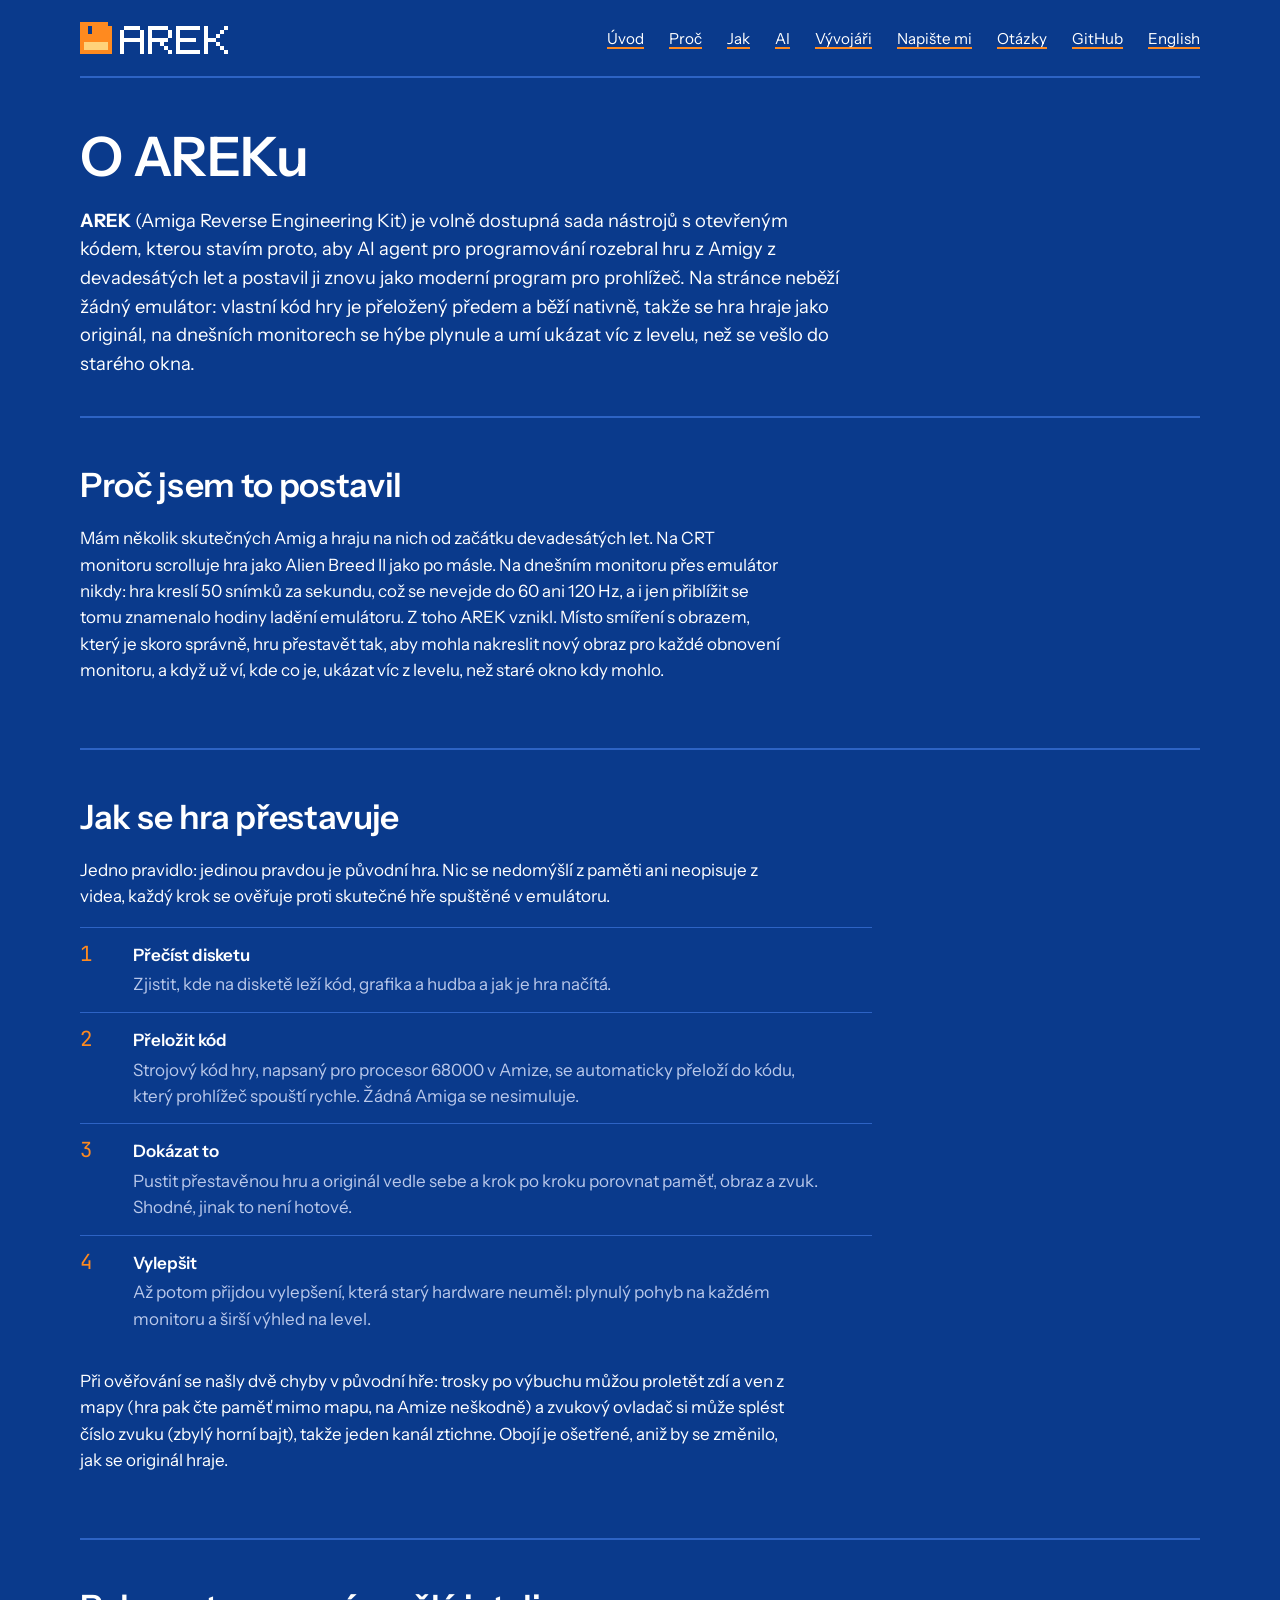
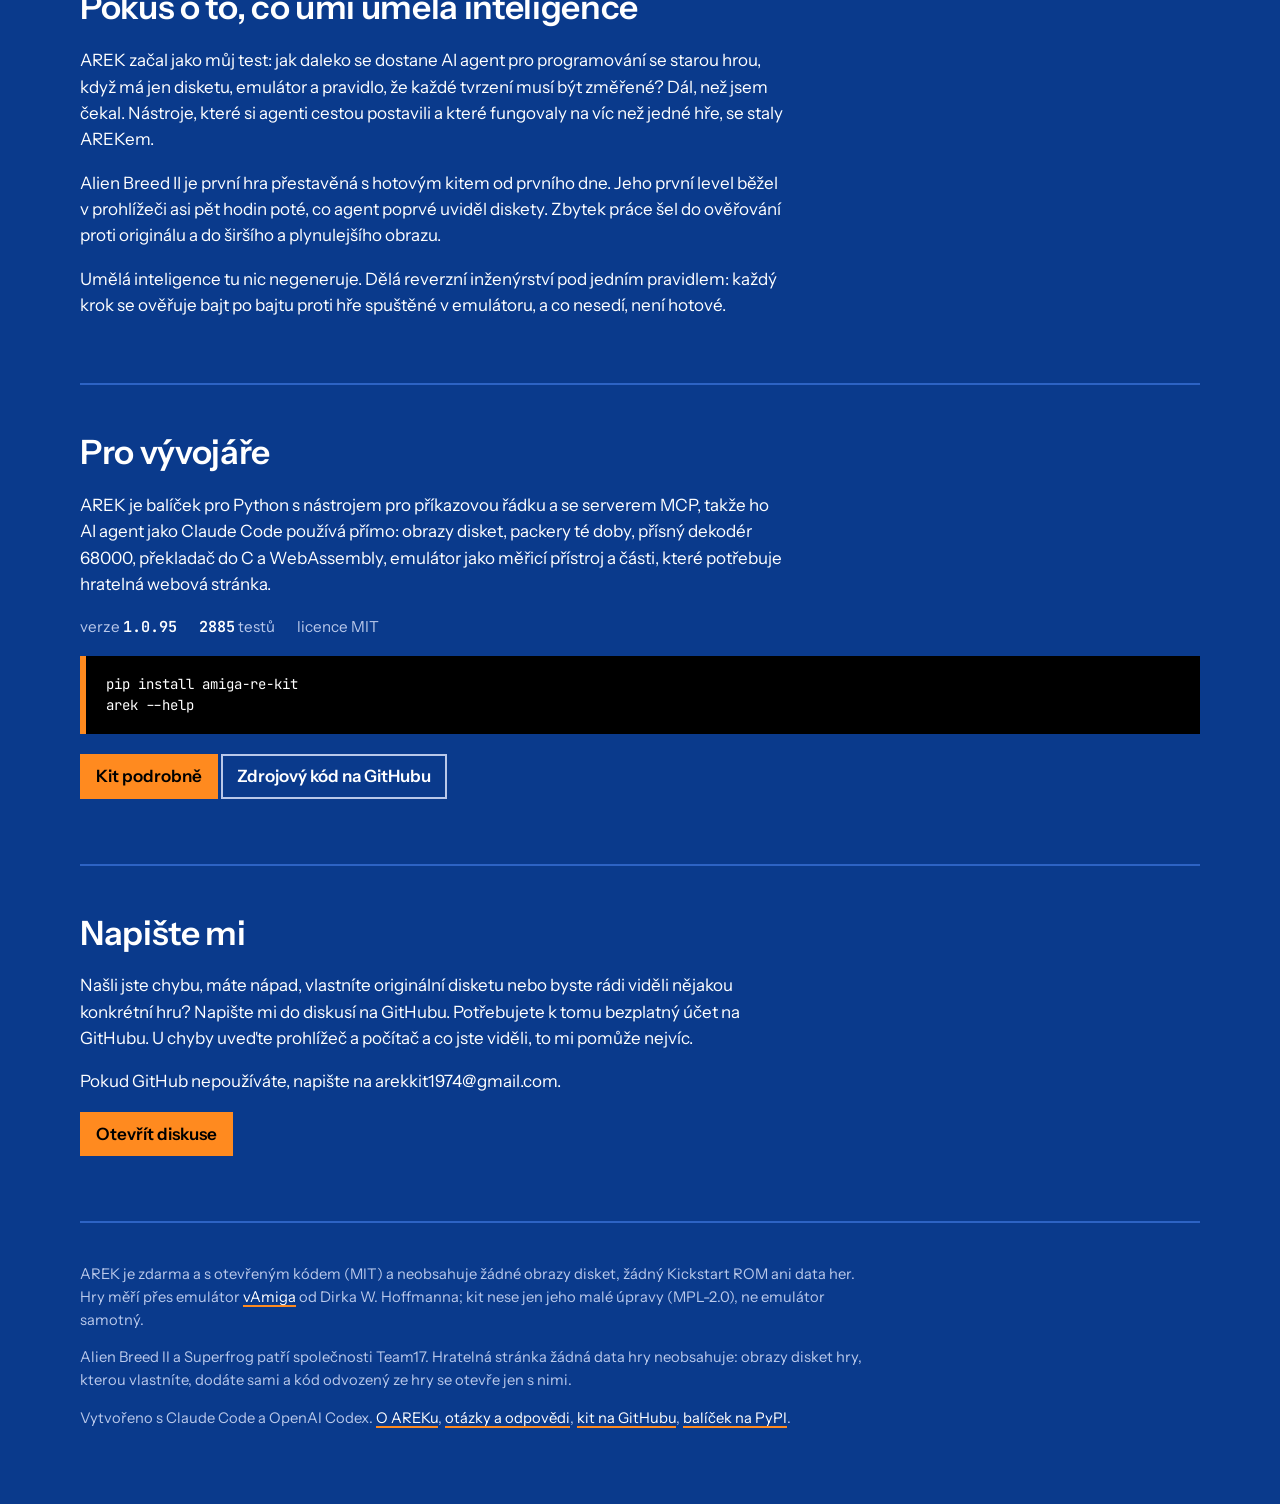
==== docs/about.cs.html @ 24f9765f "1.0.95: arek web test 1.6 - the line CRT and the whole zoom pinned (SWIV KIT-GAP 23) The user's new " ====
<!doctype html>
<html lang="cs">
<head>
<meta charset="utf-8">
<meta name="viewport" content="width=device-width, initial-scale=1">
<title>O AREKu</title>
<meta name="description" content="Co je AREK, proč vznikl, jak se hra přestavuje, pokus, který za tím stojí, a kam napsat.">
<link rel="canonical" href="https://smikes75.github.io/amiga-re-kit/about.cs.html">
<link rel="alternate" hreflang="cs" href="https://smikes75.github.io/amiga-re-kit/about.cs.html">
<link rel="alternate" hreflang="en" href="https://smikes75.github.io/amiga-re-kit/about.html">
<meta property="og:type" content="website">
<meta property="og:site_name" content="AREK">
<meta property="og:title" content="O AREKu">
<meta property="og:description" content="Co je AREK, proč vznikl, jak se hra přestavuje, pokus, který za tím stojí, a kam napsat.">
<meta property="og:url" content="https://smikes75.github.io/amiga-re-kit/about.cs.html">
<meta property="og:image" content="https://smikes75.github.io/amiga-re-kit/img/og.png">
<meta property="og:image:width" content="1200">
<meta property="og:image:height" content="630">
<meta property="og:image:alt" content="Alien Breed II in the AREK rebuild: the original window next to the wider view">
<meta property="og:locale" content="cs_CZ">
<meta name="twitter:card" content="summary_large_image">
<meta name="twitter:title" content="O AREKu">
<meta name="twitter:description" content="Co je AREK, proč vznikl, jak se hra přestavuje, pokus, který za tím stojí, a kam napsat.">
<meta name="twitter:image" content="https://smikes75.github.io/amiga-re-kit/img/og.png">
<link rel="icon" href="img/favicon.svg" type="image/svg+xml">
<link rel="icon" href="img/favicon-32.png" sizes="32x32" type="image/png">
<link rel="apple-touch-icon" href="img/apple-touch-icon.png">
<link rel="preconnect" href="https://fonts.googleapis.com">
<link rel="stylesheet" href="https://fonts.googleapis.com/css2?family=Instrument+Sans:ital,wght@0,400;0,500;0,600;1,400&family=JetBrains+Mono:wght@400;600&display=swap">
<style>
  :root {
    --blue: #0a3a8c;        /* Workbench 1.3 blue, a shade deeper */
    --blue-2: #10479f;
    --line: #2d63c4;
    --ink: #ffffff;
    --muted: #b9c8ea;
    --orange: #ff8a1f;      /* Workbench orange */
    --sand: #ffd27a;
    --black: #000000;
    --sans: "Instrument Sans", system-ui, -apple-system, "Segoe UI", sans-serif;
    --mono: "JetBrains Mono", ui-monospace, "SF Mono", Menlo, Consolas, monospace;
  }
  * { box-sizing: border-box; }
  html { background: var(--blue); }
  body {
    margin: 0; color: var(--ink); background: var(--blue);
    font-family: var(--sans); font-size: 17px; line-height: 1.55;
    -webkit-font-smoothing: antialiased;
  }
  a { color: var(--ink); text-decoration-color: var(--orange); text-decoration-thickness: 2px; text-underline-offset: 3px; }
  a:hover { color: var(--sand); }
  a:focus-visible, button:focus-visible { outline: 3px solid var(--orange); outline-offset: 3px; }
  code, pre { font-family: var(--mono); }
  code { font-size: .9em; background: rgba(0,0,0,.35); padding: .05em .35em; border-radius: 3px; }
  pre {
    background: var(--black); color: var(--ink); padding: 18px 20px; margin: 0;
    font-size: 14px; line-height: 1.5; overflow-x: auto; border-left: 6px solid var(--orange);
  }
  pre code { background: none; padding: 0; font-size: inherit; }
  h1, h2, h3 { font-weight: 600; letter-spacing: -.01em; line-height: 1.15; margin: 0; }
  h1 { font-size: clamp(2rem, 4.6vw, 3.4rem); max-width: 20ch; }
  h2 { font-size: clamp(1.5rem, 3vw, 2.1rem); margin-bottom: .6em; }
  h3 { font-size: 1.15rem; margin: 0 0 .3em; }
  p { margin: 0 0 1em; max-width: 64ch; }
  .wrap { width: min(1120px, 100% - 32px); margin: 0 auto; }

  header.top {
    position: sticky; top: 0; z-index: 10; background: var(--blue);
    display: flex; justify-content: space-between; align-items: baseline; gap: 24px; flex-wrap: wrap;
    padding: 22px 0; border-bottom: 2px solid var(--line);
  }
  header.top .name { font-weight: 600; font-size: 1.05rem; text-decoration: none; }
  header.top nav a { margin-left: 22px; font-size: .95rem; }

  .hero { padding: 48px 0 20px; }
  .hero .lede { font-size: 1.15rem; margin-top: 1em; }
  .hero .btn { margin: 0 8px 8px 0; }

  .btn {
    background: var(--orange); color: var(--black); border: 0; padding: 9px 16px; font: inherit;
    font-weight: 600; cursor: pointer; text-decoration: none; display: inline-block;
  }
  .btn:hover { background: var(--sand); color: var(--black); }
  .btn.quiet { background: transparent; color: var(--ink); box-shadow: inset 0 0 0 2px var(--muted); }
  .btn.quiet:hover { box-shadow: inset 0 0 0 2px var(--orange); color: var(--ink); }
  .btn.quiet[aria-pressed=true], .btn.quiet[aria-pressed=true]:hover { background: var(--ink); color: var(--blue); box-shadow: none; }

  section { padding: 48px 0; border-top: 2px solid var(--line); }

  .steps { counter-reset: s; list-style: none; padding: 0; margin: 0; max-width: 72ch; }
  .steps li { counter-increment: s; display: grid; grid-template-columns: 2.4em 1fr; gap: 12px; padding: 14px 0; border-top: 1px solid var(--line); }
  .steps li::before { content: counter(s); font-family: var(--mono); color: var(--orange); font-size: 1.3rem; line-height: 1.2; }
  .steps li strong { display: block; font-weight: 600; }
  .steps li p { margin: .2em 0 0; color: var(--muted); }

  .shot { margin: 0 0 14px; line-height: 0; }
  .shot img { display: block; max-width: 100%; height: auto; background: var(--black); border: 2px solid var(--black); image-rendering: pixelated; }
  .shot figcaption { line-height: 1.4; color: var(--muted); font-size: .85rem; margin-top: 6px; }


  .facts { list-style: none; padding: 0; margin: 0 0 1.2em; display: flex; flex-wrap: wrap; gap: 6px 22px; color: var(--muted); font-size: .95rem; }
  .facts b { color: var(--ink); font-weight: 600; font-family: var(--mono); }

  /* the videos: the rebuild running, recorded from a browser */
  .videos { display: grid; grid-template-columns: minmax(0, 2fr) minmax(0, 3fr); gap: 28px 32px; margin-top: 18px; align-items: start; }   /* the wider view gets the larger frame */
  .video { margin: 0; }
  .video video { display: block; width: 100%; height: auto; background: var(--black); border: 2px solid var(--black); }
  .video figcaption { color: var(--muted); font-size: .95rem; margin-top: 8px; max-width: 60ch; }
  .game { display: grid; grid-template-columns: minmax(0, 448px) minmax(0, 1fr); gap: 24px 40px; align-items: start; margin-top: 12px; }
  .game .meta { color: var(--muted); margin: 0 0 .8em; }
  .pair { display: grid; grid-template-columns: minmax(0, 840fr) minmax(0, 1080fr); gap: 24px; align-items: end; margin-top: 18px; }
  .pair .shot img { image-rendering: auto; width: 100%; }
  .game ul { margin: 0 0 1.2em; padding-left: 1.2em; max-width: 60ch; }
  .game li { margin-bottom: .4em; }
  .note { color: var(--muted); font-size: .95rem; }
  .status { list-style: none; padding: 0; margin: 0; max-width: 72ch; }
  .status li { padding: 10px 0; border-top: 1px solid var(--line); }
  .status li strong { font-weight: 600; }
  .faq dt { font-weight: 600; margin-top: 26px; font-size: 1.1rem; }
  .faq dd { margin: 8px 0 0; max-width: 68ch; }
  .faq dd p { max-width: 68ch; }
  table { border-collapse: collapse; width: 100%; font-size: .9rem; max-width: 72ch; }
  th, td { text-align: left; padding: 7px 10px 7px 0; vertical-align: top; border-top: 1px solid var(--line); }
  th { font-weight: 600; border-top: 0; color: var(--muted); }
  td:first-child { font-family: var(--mono); font-size: .85rem; white-space: nowrap; }
  footer { padding: 40px 0 60px; border-top: 2px solid var(--line); color: var(--muted); font-size: .92rem; }
  footer p { max-width: 80ch; }

  @media (max-width: 860px) {
    .videos, .game, .pair { grid-template-columns: 1fr; gap: 0 28px; }
    .videos { gap: 28px; }
    header.top nav a { margin: 0 14px 0 0; }
    body { font-size: 16px; }
  }
  @media (max-width: 500px) {
    .shot img { image-rendering: auto; }   /* a scaled-down screenshot looks better smooth than pixelated */
  }
  /* the logo: a 3.5" floppy and a bitmap wordmark, 4 CSS px per cell, so every cell is whole device pixels */
  header.top { align-items: center; }
  header.top .name { display: block; line-height: 0; }
  header.top .name svg { display: block; }
  /* the header stays on screen; the page scrolls under it, anchors land below it */
  html { scroll-padding-top: 84px; }
  @media (max-width: 860px) {
    html { scroll-padding-top: 96px; }
    header.top { padding: 12px 0; gap: 6px 16px; }
    header.top .name svg { width: 99px; height: 24px; }
    header.top nav a { font-size: .9rem; white-space: nowrap; }
  }
</style>
<script data-goatcounter="https://arek.goatcounter.com/count" async src="//gc.zgo.at/count.js"></script>
</head>
<body>
<div class="wrap">
  <header class="top">
    <a class="name" href="./" aria-label="AREK"><svg xmlns="http://www.w3.org/2000/svg" viewBox="0 0 37 8" width="148" height="32" shape-rendering="crispEdges" aria-hidden="true" focusable="false"><path fill="#ff8a1f" d="M0 0h7v1h-7zM0 1h2v1h-2zM3 1h5v1h-5zM0 2h2v1h-2zM3 2h5v1h-5zM0 3h8v1h-8zM0 4h8v1h-8zM0 5h1v1h-1zM7 5h1v1h-1zM0 6h1v1h-1zM7 6h1v1h-1zM0 7h8v1h-8z"/><path fill="#ffd27a" d="M1 5h6v1h-6zM1 6h6v1h-6z"/><path fill="#ffffff" d="M11 1h4v1h-4zM10 2h1v1h-1zM15 2h1v1h-1zM10 3h1v1h-1zM15 3h1v1h-1zM10 4h6v1h-6zM10 5h1v1h-1zM15 5h1v1h-1zM10 6h1v1h-1zM15 6h1v1h-1zM10 7h1v1h-1zM15 7h1v1h-1zM17 1h5v1h-5zM17 2h1v1h-1zM22 2h1v1h-1zM17 3h1v1h-1zM22 3h1v1h-1zM17 4h5v1h-5zM17 5h1v1h-1zM20 5h1v1h-1zM17 6h1v1h-1zM21 6h1v1h-1zM17 7h1v1h-1zM22 7h1v1h-1zM24 1h6v1h-6zM24 2h1v1h-1zM24 3h1v1h-1zM24 4h5v1h-5zM24 5h1v1h-1zM24 6h1v1h-1zM24 7h6v1h-6zM31 1h1v1h-1zM36 1h1v1h-1zM31 2h1v1h-1zM35 2h1v1h-1zM31 3h1v1h-1zM34 3h1v1h-1zM31 4h3v1h-3zM31 5h1v1h-1zM34 5h1v1h-1zM31 6h1v1h-1zM35 6h1v1h-1zM31 7h1v1h-1zM36 7h1v1h-1z"/></svg></a>
    <nav>
      <a href="index.cs.html">Úvod</a>
      <a href="#why">Proč</a>
      <a href="#how">Jak</a>
      <a href="#ai">AI</a>
      <a href="#dev">Vývojáři</a>
      <a href="#feedback">Napište mi</a>
      <a href="faq.cs.html">Otázky</a>
      <a href="https://github.com/smikes75/amiga-re-kit">GitHub</a>
      <a href="about.html" lang="en" hreflang="en">English</a>
    </nav>
  </header>

  <div class="hero">
    <h1>O AREKu</h1>
    <p class="lede"><strong>AREK</strong> (Amiga Reverse Engineering Kit) je volně dostupná sada nástrojů s otevřeným kódem, kterou stavím proto, aby AI agent pro programování rozebral hru z Amigy z devadesátých let a postavil ji znovu jako moderní program pro prohlížeč. Na stránce neběží žádný emulátor: vlastní kód hry je přeložený předem a běží nativně, takže se hra hraje jako originál, na dnešních monitorech se hýbe plynule a umí ukázat víc z levelu, než se vešlo do starého okna.</p>
  </div>

  <section id="why">
    <h2>Proč jsem to postavil</h2>
    <p>Mám několik skutečných Amig a hraju na nich od začátku devadesátých let. Na CRT monitoru scrolluje hra jako Alien Breed II jako po másle. Na dnešním monitoru přes emulátor nikdy: hra kreslí 50 snímků za sekundu, což se nevejde do 60 ani 120 Hz, a i jen přiblížit se tomu znamenalo hodiny ladění emulátoru. Z toho AREK vznikl. Místo smíření s obrazem, který je skoro správně, hru přestavět tak, aby mohla nakreslit nový obraz pro každé obnovení monitoru, a když už ví, kde co je, ukázat víc z levelu, než staré okno kdy mohlo.</p>
  </section>

  <section id="how">
    <h2>Jak se hra přestavuje</h2>
    <p>Jedno pravidlo: jedinou pravdou je původní hra. Nic se nedomýšlí z paměti ani neopisuje z videa, každý krok se ověřuje proti skutečné hře spuštěné v emulátoru.</p>
    <ol class="steps">
      <li><div><strong>Přečíst disketu</strong><p>Zjistit, kde na disketě leží kód, grafika a hudba a jak je hra načítá.</p></div></li>
      <li><div><strong>Přeložit kód</strong><p>Strojový kód hry, napsaný pro procesor 68000 v Amize, se automaticky přeloží do kódu, který prohlížeč spouští rychle. Žádná Amiga se nesimuluje.</p></div></li>
      <li><div><strong>Dokázat to</strong><p>Pustit přestavěnou hru a originál vedle sebe a krok po kroku porovnat paměť, obraz a zvuk. Shodné, jinak to není hotové.</p></div></li>
      <li><div><strong>Vylepšit</strong><p>Až potom přijdou vylepšení, která starý hardware neuměl: plynulý pohyb na každém monitoru a širší výhled na level.</p></div></li>
    </ol>
    <p style="margin-top:22px">Při ověřování se našly dvě chyby v původní hře: trosky po výbuchu můžou proletět zdí a ven z mapy (hra pak čte paměť mimo mapu, na Amize neškodně) a zvukový ovladač si může splést číslo zvuku (zbylý horní bajt), takže jeden kanál ztichne. Obojí je ošetřené, aniž by se změnilo, jak se originál hraje.</p>
  </section>

  <section id="ai">
    <h2>Pokus o to, co umí umělá inteligence</h2>
    <p>AREK začal jako můj test: jak daleko se dostane AI agent pro programování se starou hrou, když má jen disketu, emulátor a pravidlo, že každé tvrzení musí být změřené? Dál, než jsem čekal. Nástroje, které si agenti cestou postavili a které fungovaly na víc než jedné hře, se staly AREKem.</p>
    <p>Alien Breed II je první hra přestavěná s hotovým kitem od prvního dne. Jeho první level běžel v prohlížeči asi pět hodin poté, co agent poprvé uviděl diskety. Zbytek práce šel do ověřování proti originálu a do širšího a plynulejšího obrazu.</p>
    <p>Umělá inteligence tu nic negeneruje. Dělá reverzní inženýrství pod jedním pravidlem: každý krok se ověřuje bajt po bajtu proti hře spuštěné v emulátoru, a co nesedí, není hotové.</p>
  </section>

  <section id="dev">
    <h2>Pro vývojáře</h2>
    <p>AREK je balíček pro Python s nástrojem pro příkazovou řádku a se serverem MCP, takže ho AI agent jako Claude Code používá přímo: obrazy disket, packery té doby, přísný dekodér 68000, překladač do C a WebAssembly, emulátor jako měřicí přístroj a části, které potřebuje hratelná webová stránka.</p>
    <ul class="facts">
      <li>verze <b>1.0.95</b></li>
      <li><b>2885</b> testů</li>
      <li>licence MIT</li>
    </ul>
    <pre><code>pip install amiga-re-kit
arek --help</code></pre>
    <p style="margin-top:20px"><a class="btn" href="kit.cs.html">Kit podrobně</a> <a class="btn quiet" href="https://github.com/smikes75/amiga-re-kit">Zdrojový kód na GitHubu</a></p>
  </section>

  <section id="feedback">
    <h2>Napište mi</h2>
    <p>Našli jste chybu, máte nápad, vlastníte originální disketu nebo byste rádi viděli nějakou konkrétní hru? Napište mi do diskusí na GitHubu. Potřebujete k tomu bezplatný účet na GitHubu. U chyby uveďte prohlížeč a počítač a co jste viděli, to mi pomůže nejvíc.</p>
    <p>Pokud GitHub nepoužíváte, napište na <span class="mail" data-u="arekkit1974" data-d="gmail.com"><noscript>arekkit1974 zavináč gmail tečka com</noscript></span>.</p>
    <p><a class="btn" href="https://github.com/smikes75/amiga-re-kit/discussions">Otevřít diskuse</a></p>
  </section>

  <footer>
    <p>AREK je zdarma a s otevřeným kódem (MIT) a neobsahuje žádné obrazy disket, žádný Kickstart ROM ani data her. Hry měří přes emulátor <a href="https://github.com/dirkwhoffmann/vAmiga">vAmiga</a> od Dirka W. Hoffmanna; kit nese jen jeho malé úpravy (MPL-2.0), ne emulátor samotný.</p>
    <p>Alien Breed II a Superfrog patří společnosti Team17. Hratelná stránka žádná data hry neobsahuje: obrazy disket hry, kterou vlastníte, dodáte sami a kód odvozený ze hry se otevře jen s nimi.</p>
    <p>Vytvořeno s Claude Code a OpenAI Codex. <a href="about.cs.html">O AREKu</a>, <a href="faq.cs.html">otázky a odpovědi</a>, <a href="https://github.com/smikes75/amiga-re-kit">kit na GitHubu</a>, <a href="https://pypi.org/project/amiga-re-kit/">balíček na PyPI</a>.</p>
  </footer>
</div>
<script>for (const m of document.querySelectorAll(".mail")) m.textContent = m.dataset.u + "@" + m.dataset.d;</script>
</body>
</html>
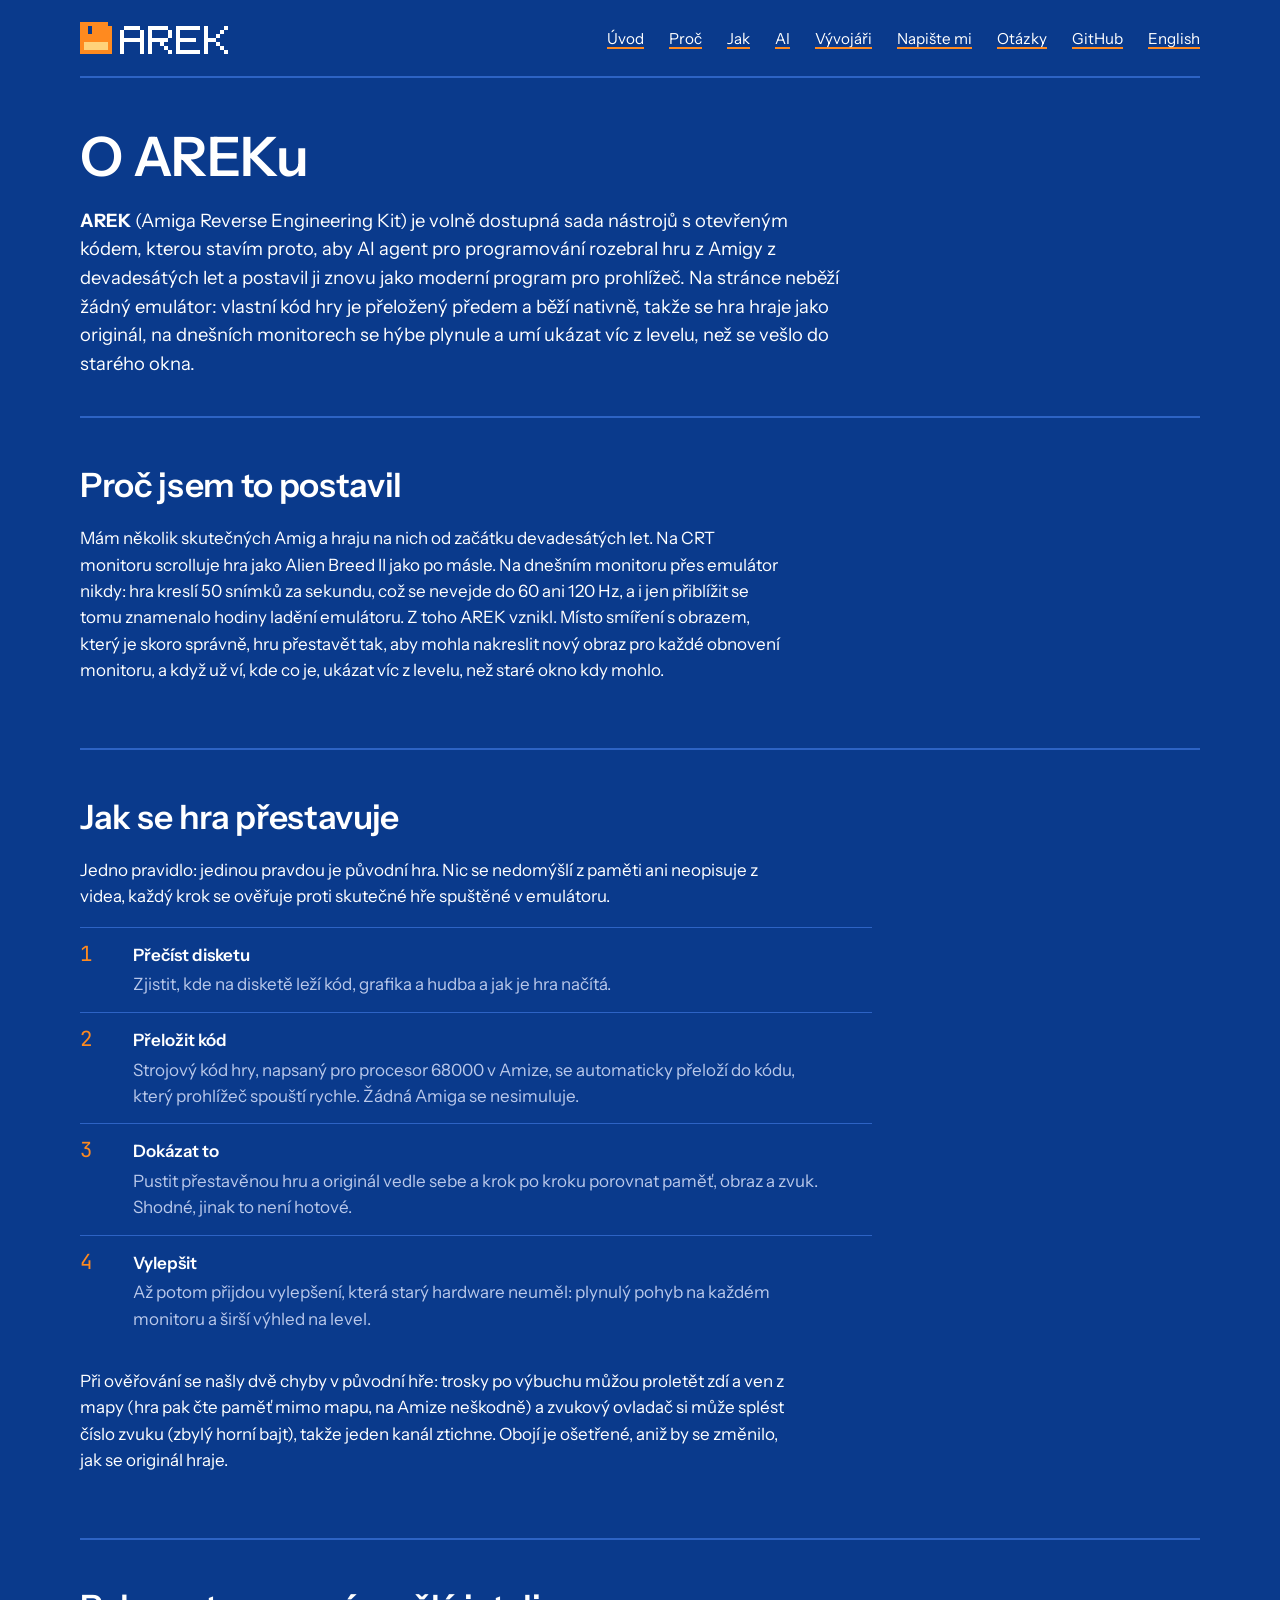
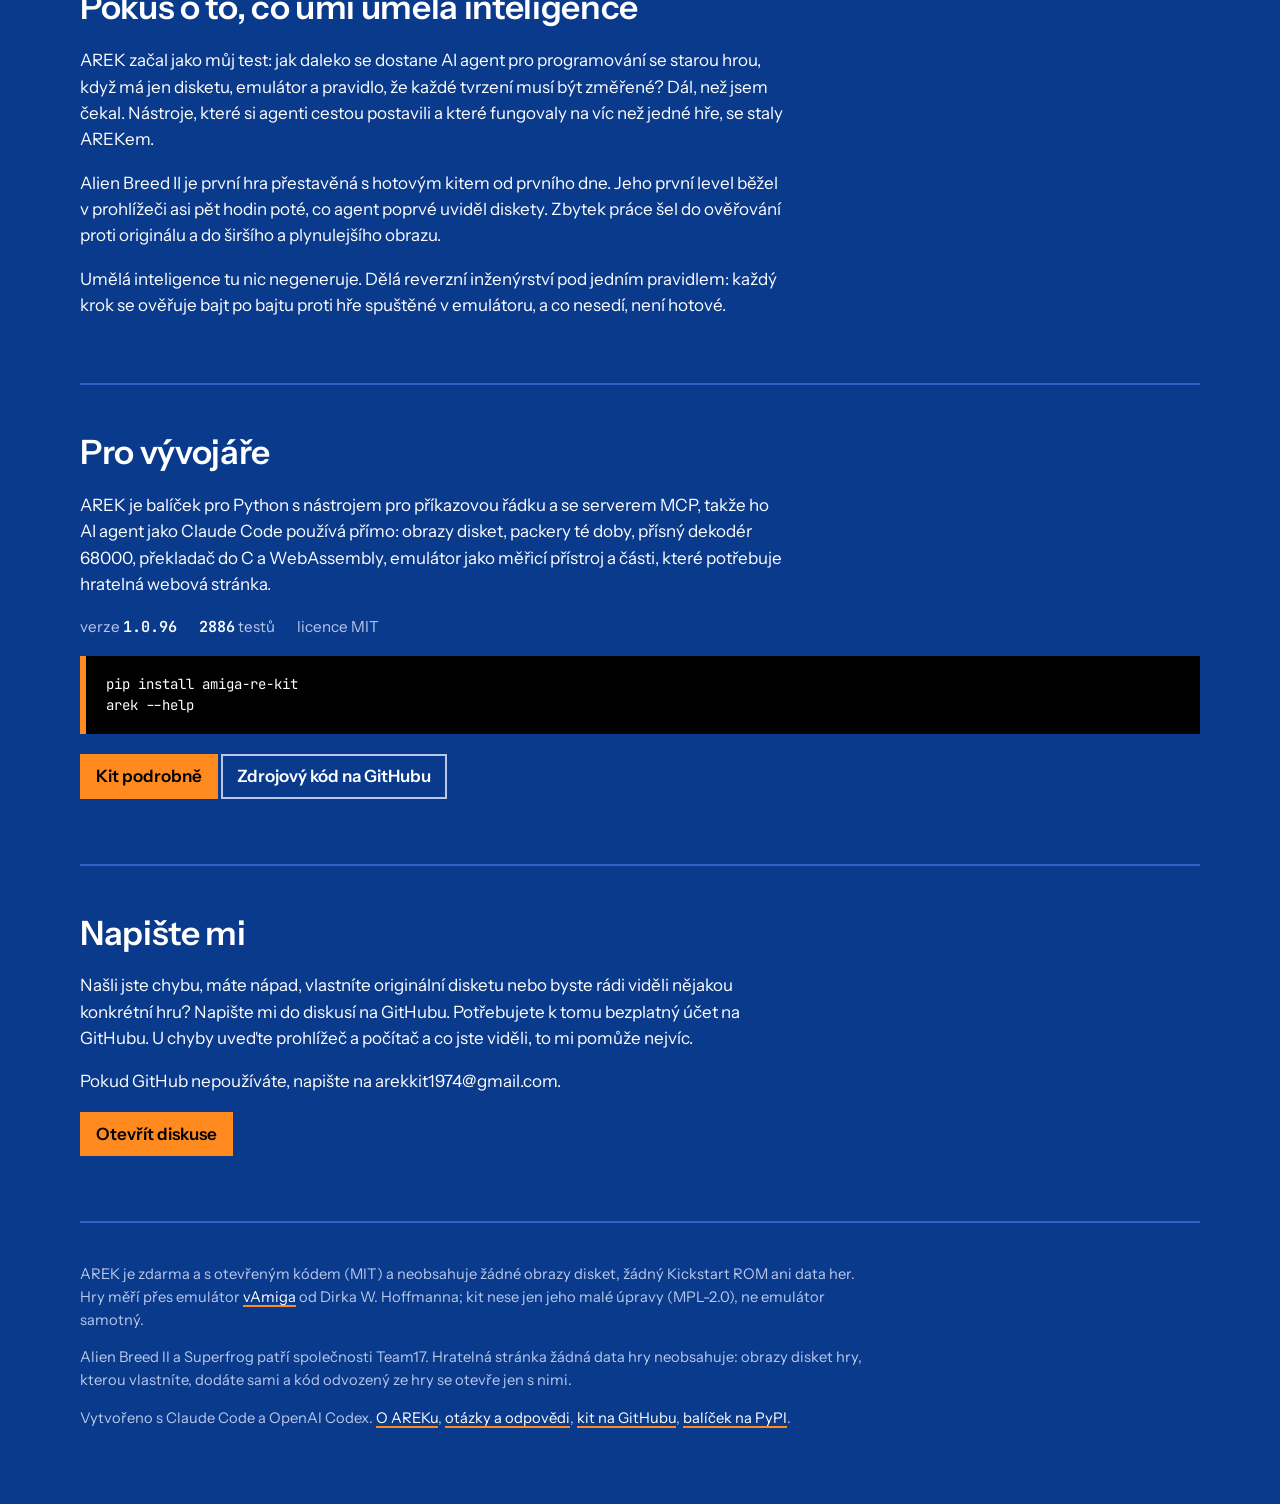
==== commit 8b7a3c91: "1.0.96: the machine profile A500_OCS_512K + AREK_MACHINE (SWIV KIT-GAP 24) The user wants SWIV to ru" ====
--- a/docs/about.cs.html
+++ b/docs/about.cs.html
@@ -200,8 +200,8 @@
     <h2>Pro vývojáře</h2>
     <p>AREK je balíček pro Python s nástrojem pro příkazovou řádku a se serverem MCP, takže ho AI agent jako Claude Code používá přímo: obrazy disket, packery té doby, přísný dekodér 68000, překladač do C a WebAssembly, emulátor jako měřicí přístroj a části, které potřebuje hratelná webová stránka.</p>
     <ul class="facts">
-      <li>verze <b>1.0.95</b></li>
-      <li><b>2885</b> testů</li>
+      <li>verze <b>1.0.96</b></li>
+      <li><b>2886</b> testů</li>
       <li>licence MIT</li>
     </ul>
     <pre><code>pip install amiga-re-kit
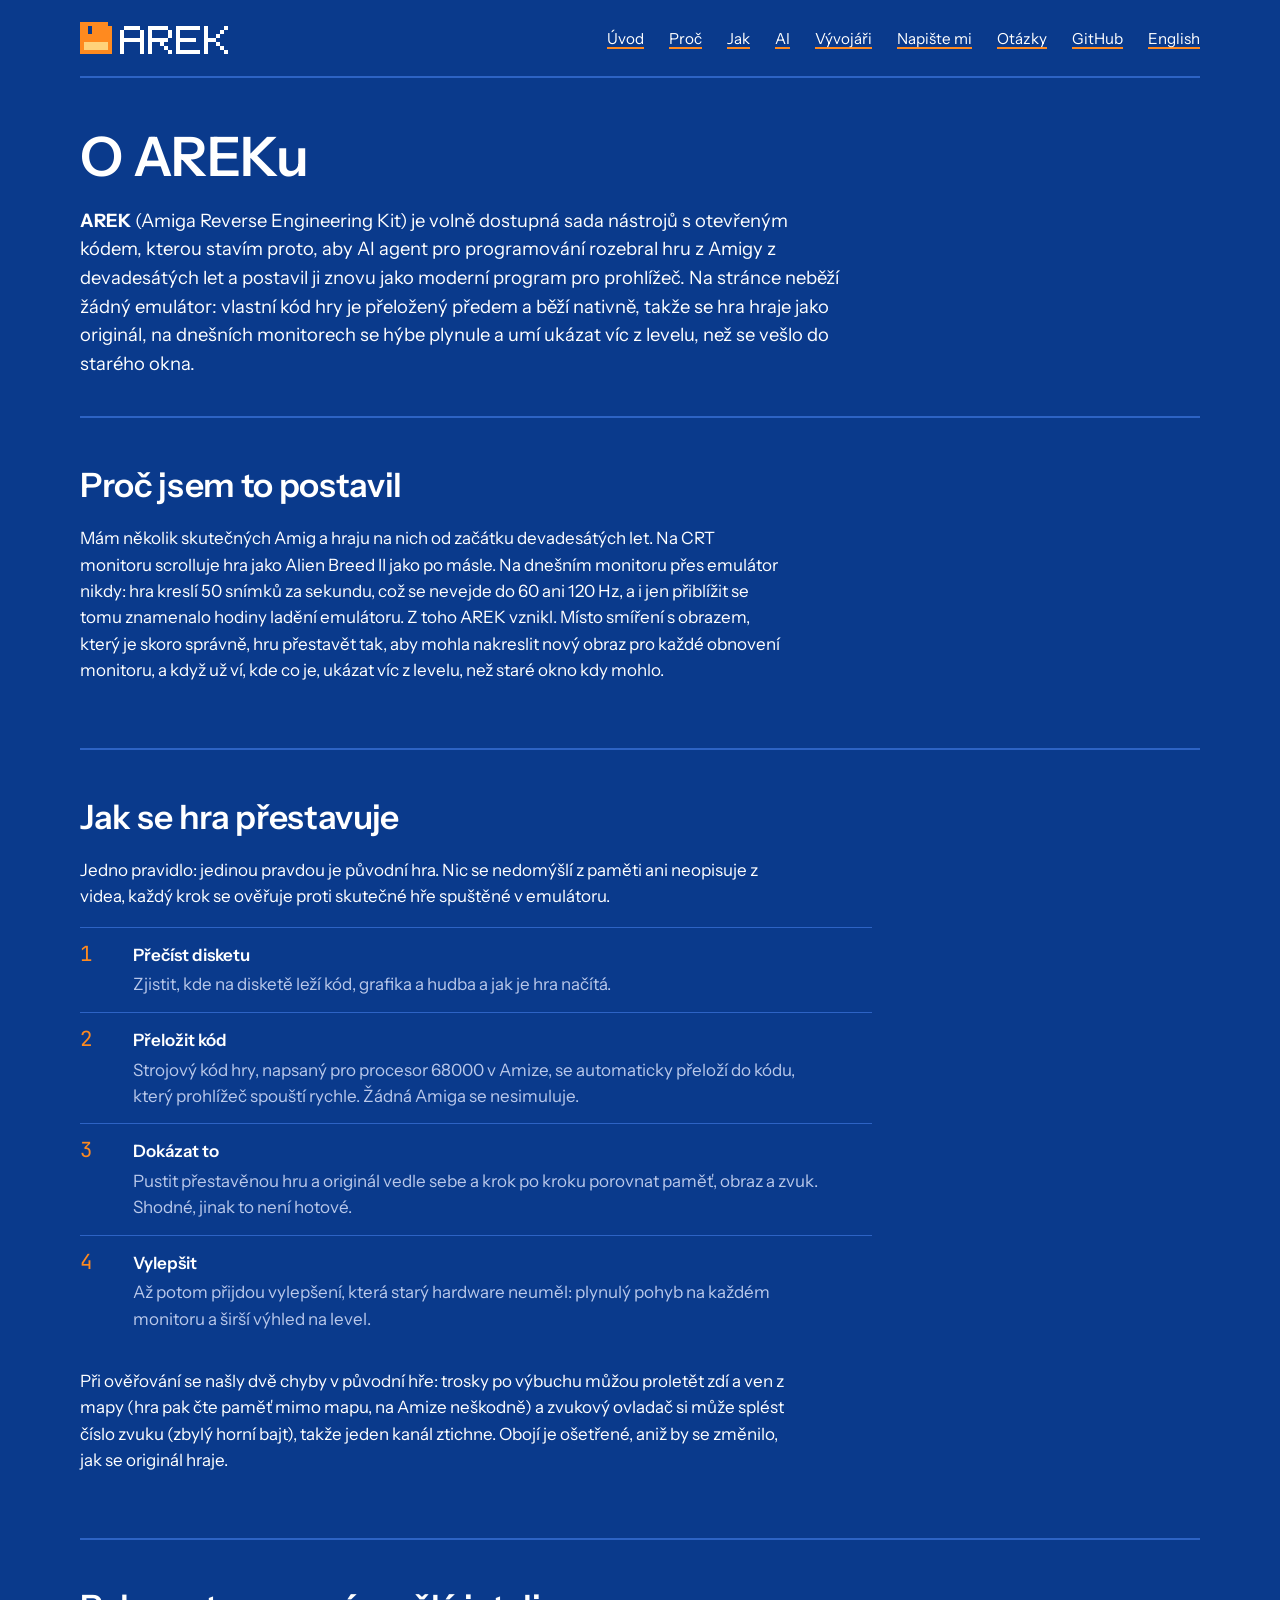
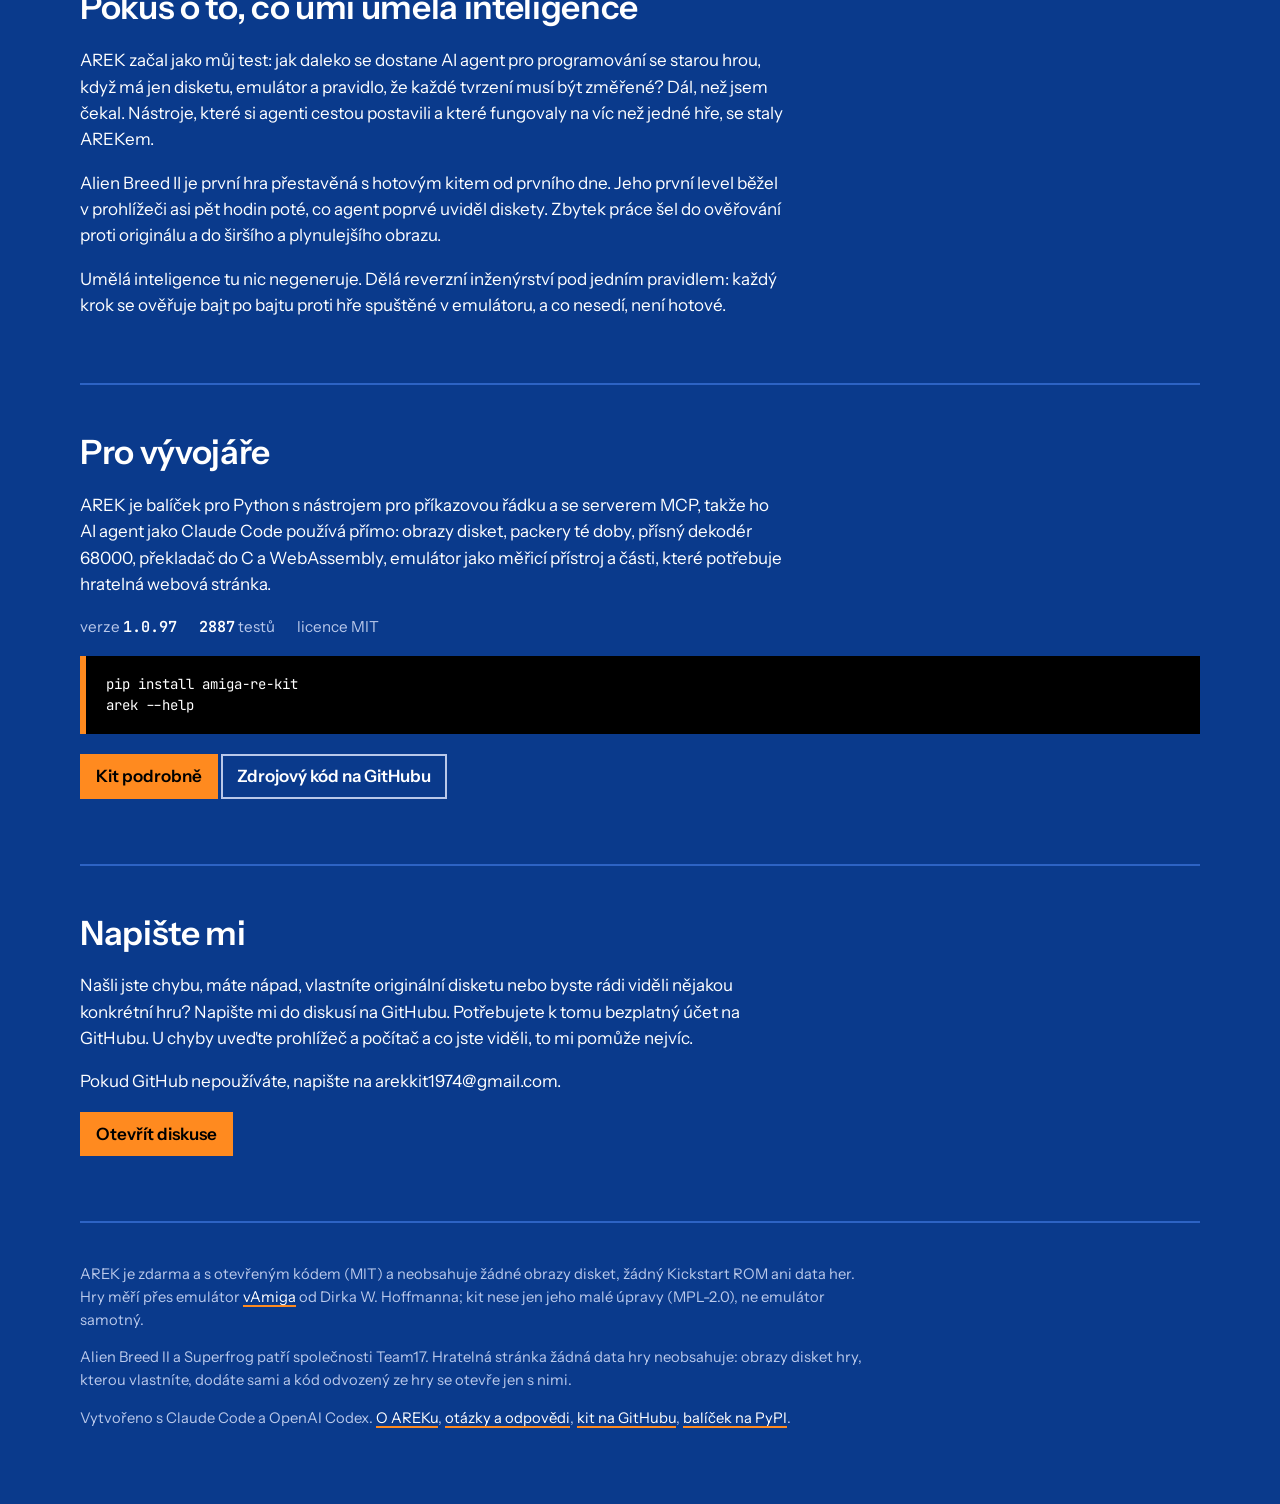
==== commit fc11941f: "1.0.97: wb-nastaveni 1.7 + wb.css 1.1 - compact menus, the panel see-through while a row is adjusted" ====
--- a/docs/about.cs.html
+++ b/docs/about.cs.html
@@ -200,8 +200,8 @@
     <h2>Pro vývojáře</h2>
     <p>AREK je balíček pro Python s nástrojem pro příkazovou řádku a se serverem MCP, takže ho AI agent jako Claude Code používá přímo: obrazy disket, packery té doby, přísný dekodér 68000, překladač do C a WebAssembly, emulátor jako měřicí přístroj a části, které potřebuje hratelná webová stránka.</p>
     <ul class="facts">
-      <li>verze <b>1.0.96</b></li>
-      <li><b>2886</b> testů</li>
+      <li>verze <b>1.0.97</b></li>
+      <li><b>2887</b> testů</li>
       <li>licence MIT</li>
     </ul>
     <pre><code>pip install amiga-re-kit
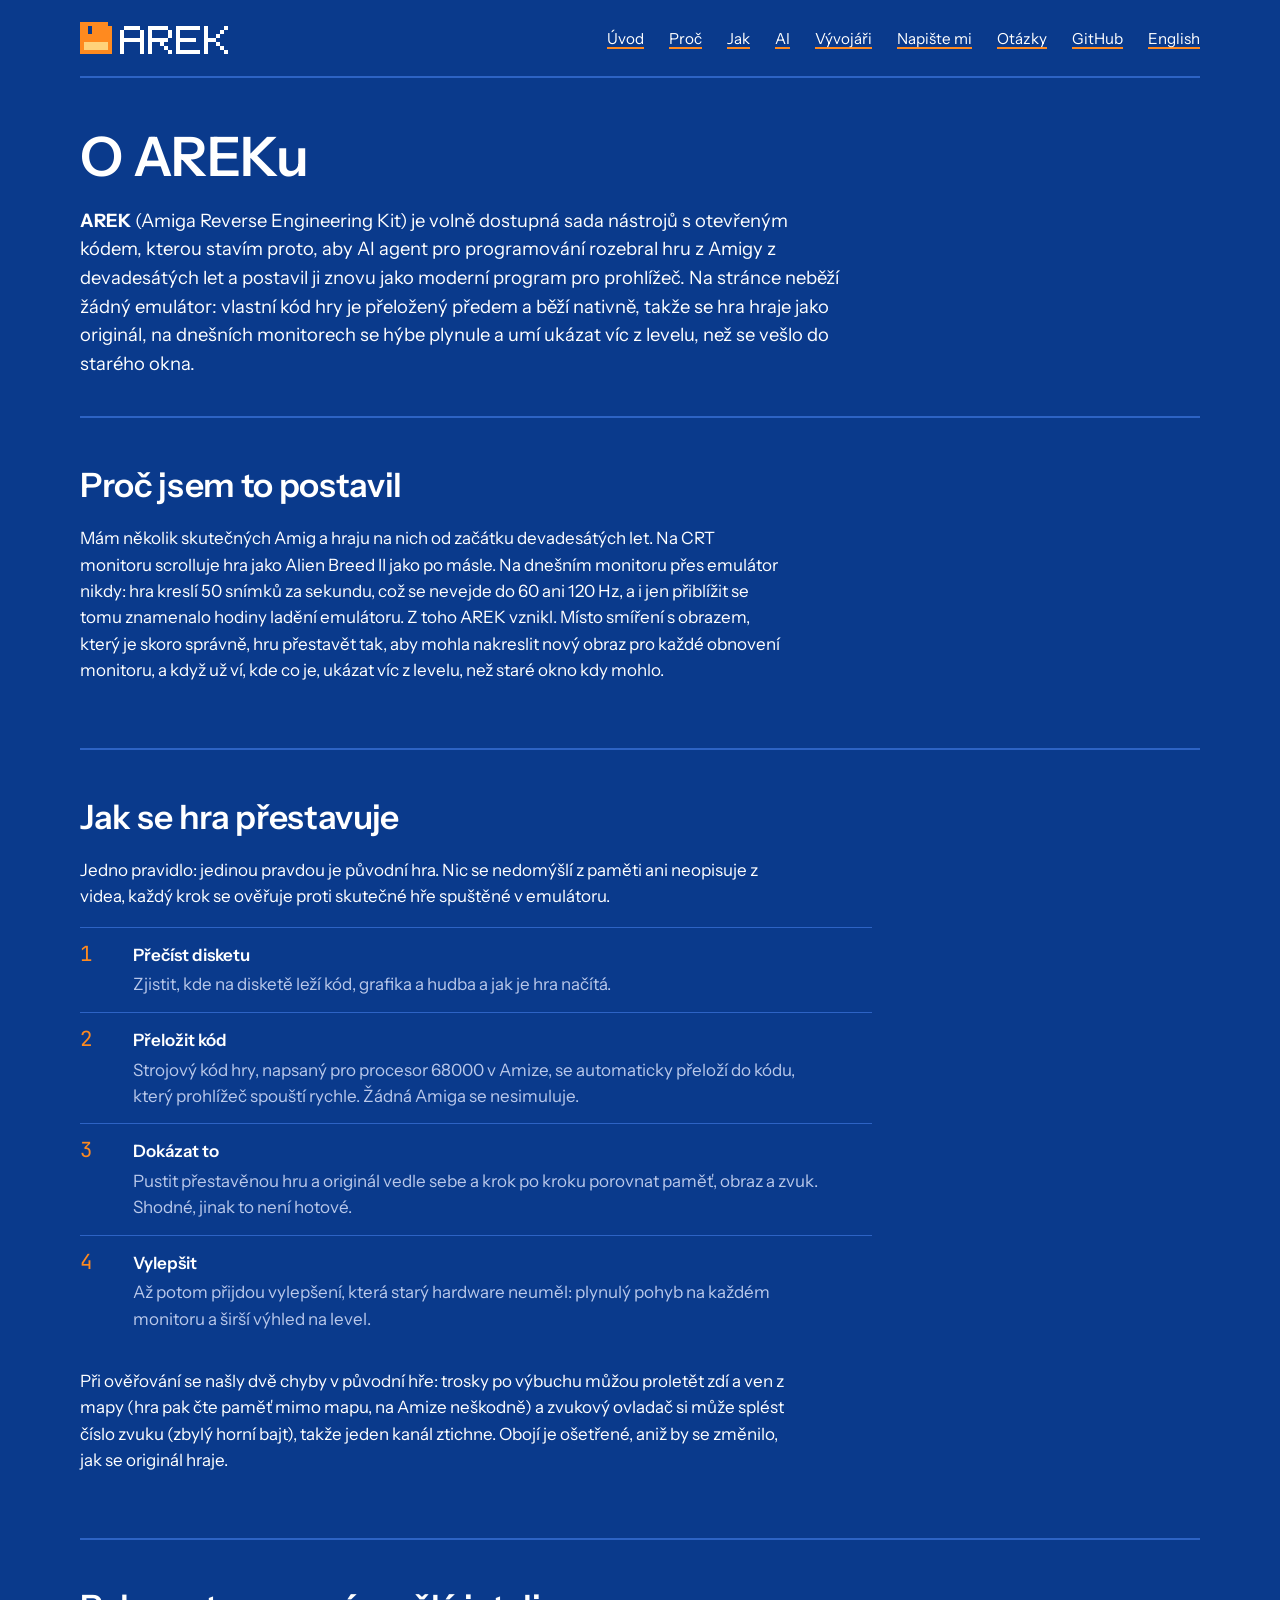
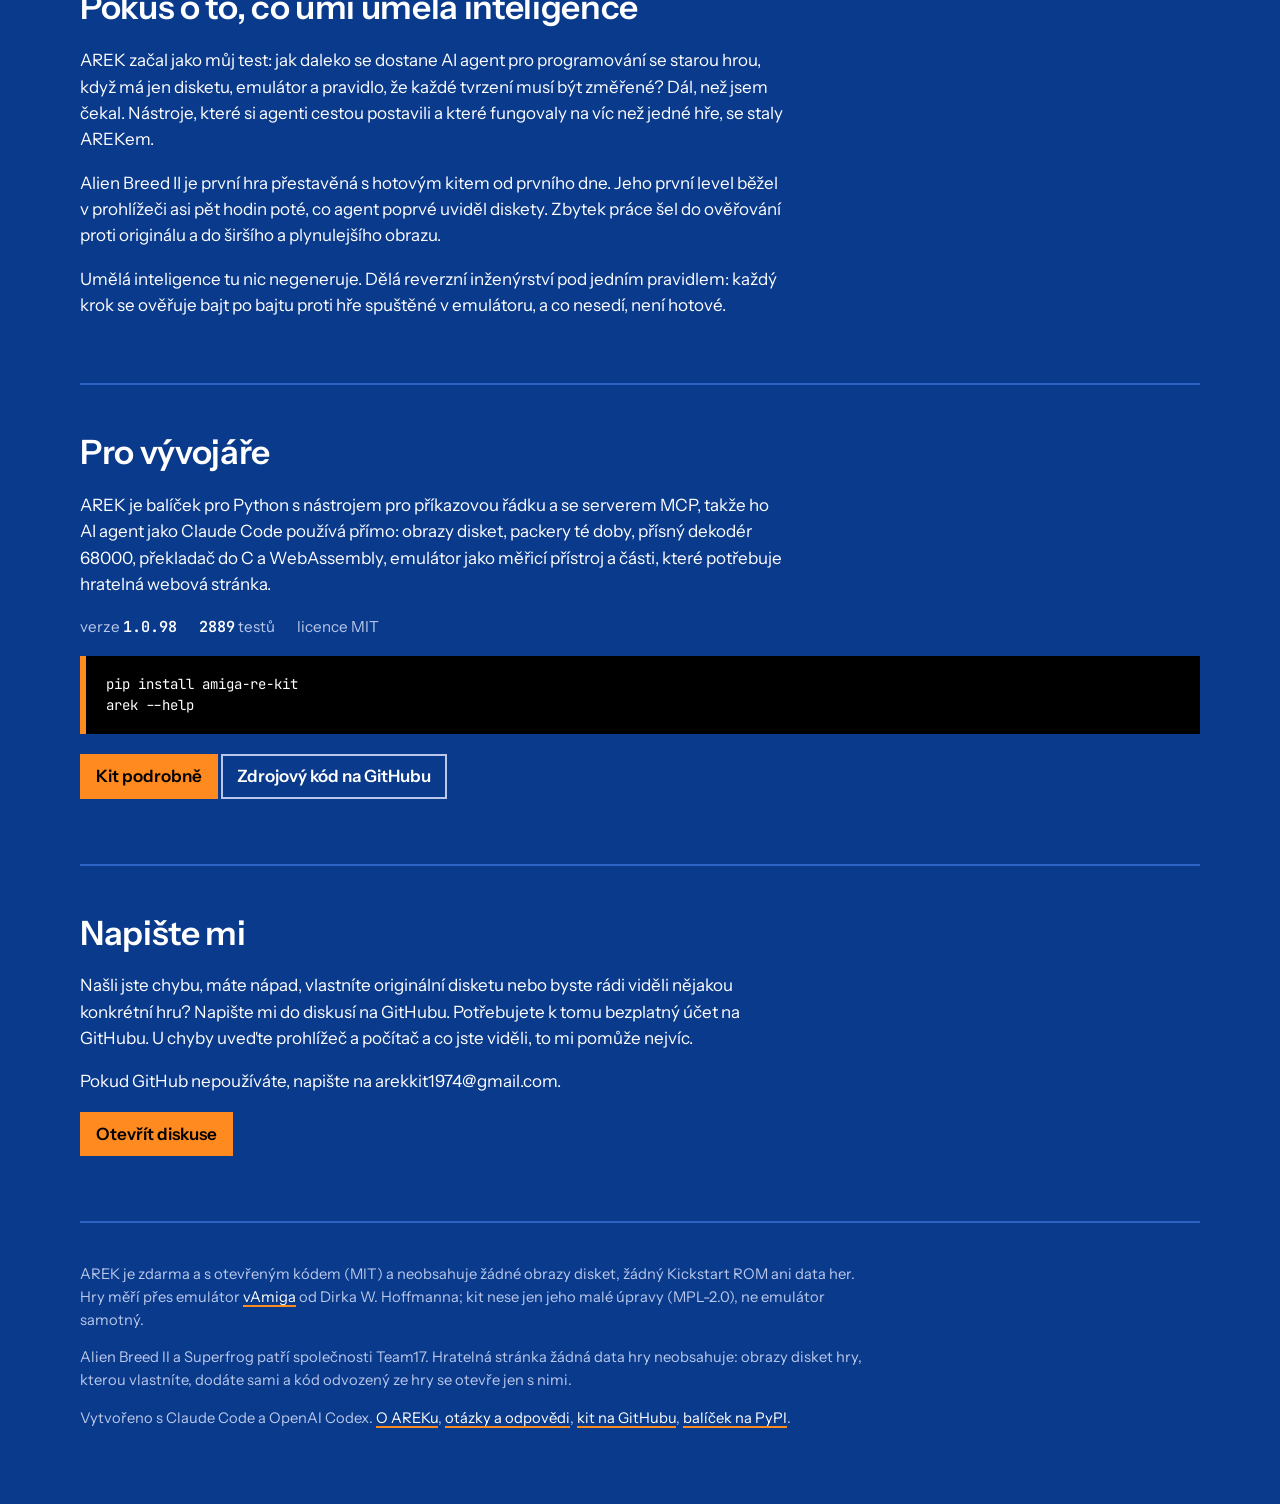
==== commit 941fd95d: "1.0.98: Paula takes a DMACON write before its channels' events of the same clock (SWIV KIT-GAP 25); " ====
--- a/docs/about.cs.html
+++ b/docs/about.cs.html
@@ -200,8 +200,8 @@
     <h2>Pro vývojáře</h2>
     <p>AREK je balíček pro Python s nástrojem pro příkazovou řádku a se serverem MCP, takže ho AI agent jako Claude Code používá přímo: obrazy disket, packery té doby, přísný dekodér 68000, překladač do C a WebAssembly, emulátor jako měřicí přístroj a části, které potřebuje hratelná webová stránka.</p>
     <ul class="facts">
-      <li>verze <b>1.0.97</b></li>
-      <li><b>2887</b> testů</li>
+      <li>verze <b>1.0.98</b></li>
+      <li><b>2889</b> testů</li>
       <li>licence MIT</li>
     </ul>
     <pre><code>pip install amiga-re-kit
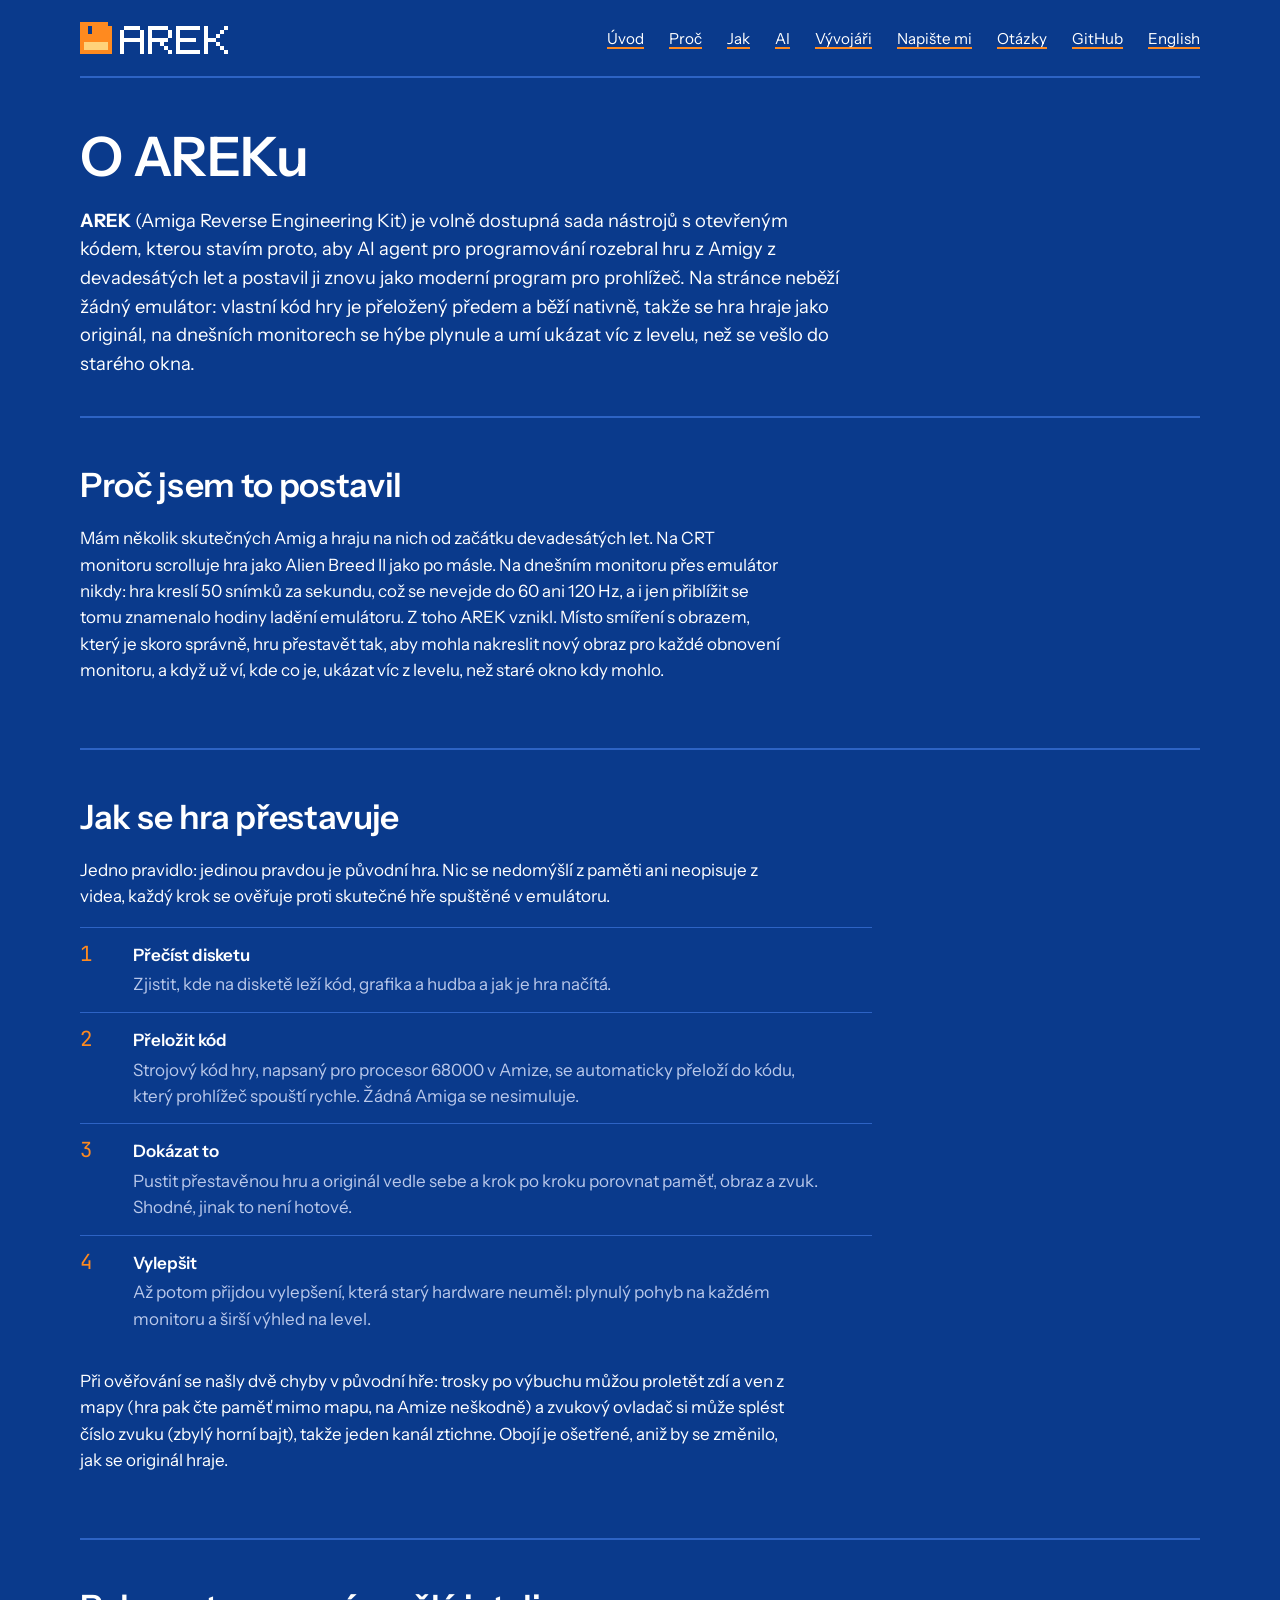
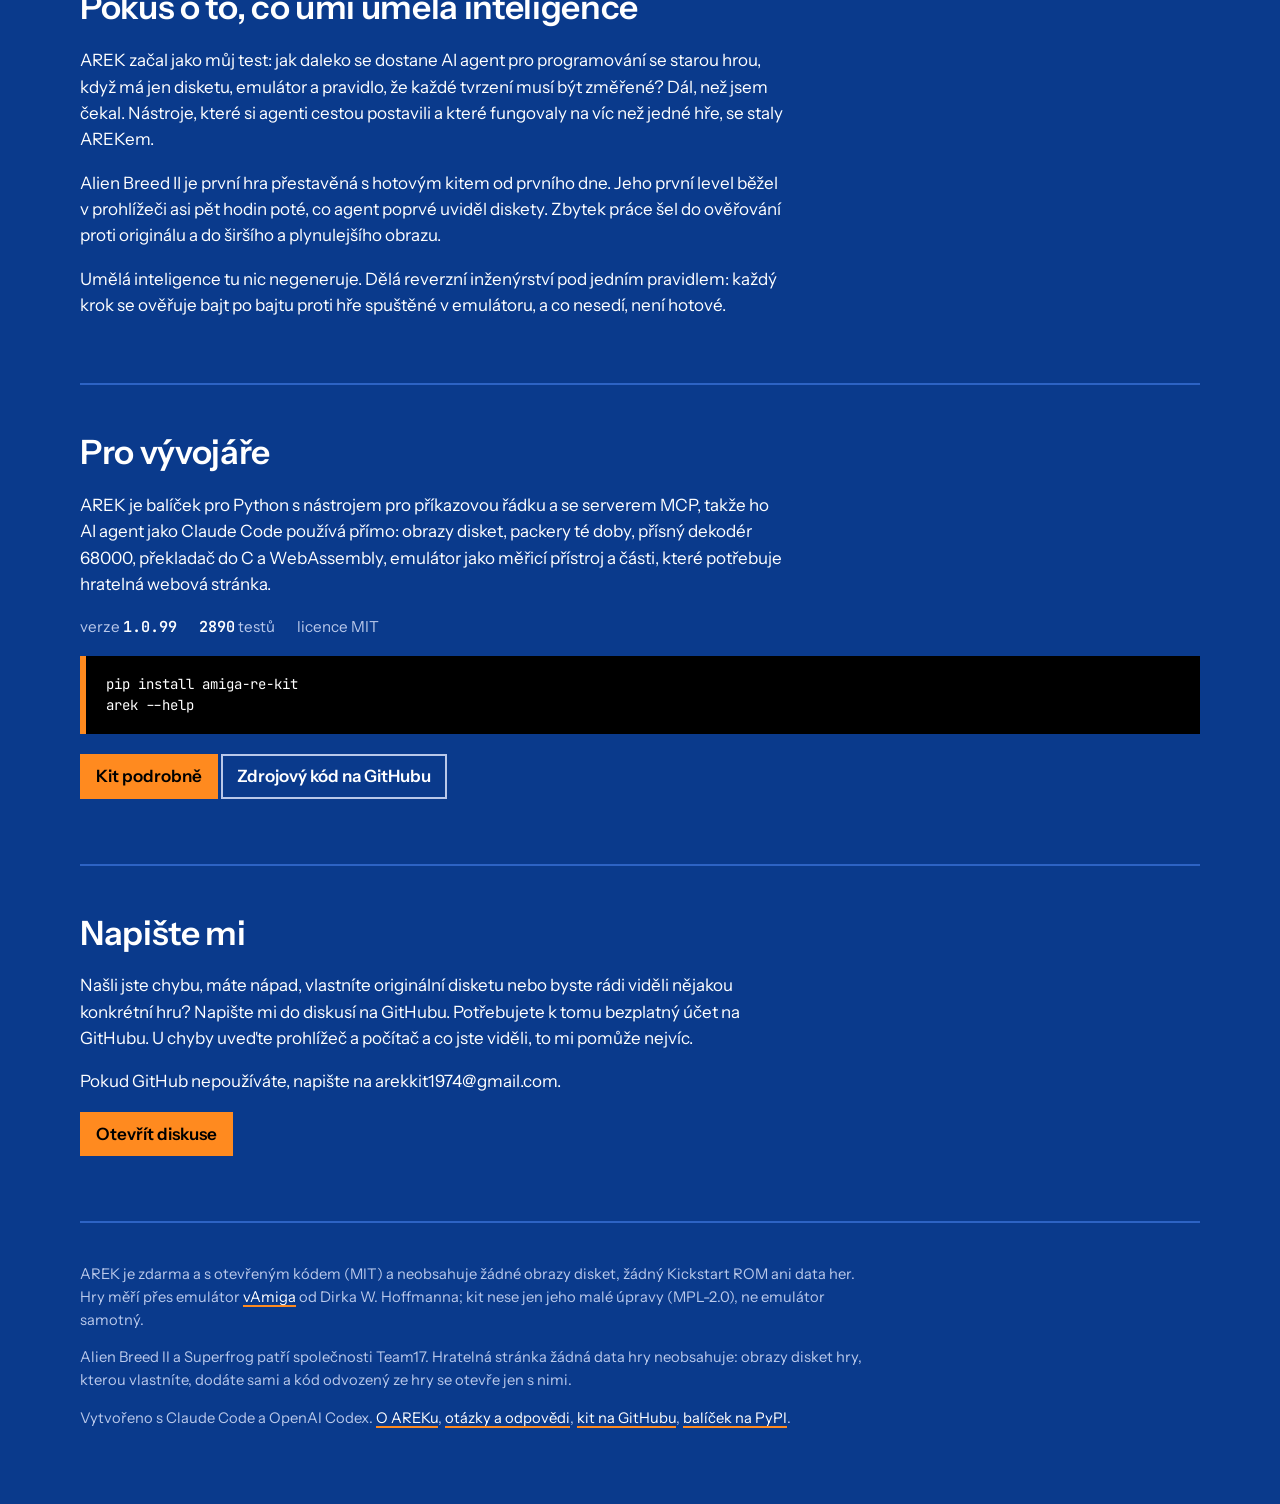
==== commit 752f1096: "1.0.99: arek roots - a root inside a short run of bra.w slots brings the run (Turrican II boss 3-2) " ====
--- a/docs/about.cs.html
+++ b/docs/about.cs.html
@@ -200,8 +200,8 @@
     <h2>Pro vývojáře</h2>
     <p>AREK je balíček pro Python s nástrojem pro příkazovou řádku a se serverem MCP, takže ho AI agent jako Claude Code používá přímo: obrazy disket, packery té doby, přísný dekodér 68000, překladač do C a WebAssembly, emulátor jako měřicí přístroj a části, které potřebuje hratelná webová stránka.</p>
     <ul class="facts">
-      <li>verze <b>1.0.98</b></li>
-      <li><b>2889</b> testů</li>
+      <li>verze <b>1.0.99</b></li>
+      <li><b>2890</b> testů</li>
       <li>licence MIT</li>
     </ul>
     <pre><code>pip install amiga-re-kit
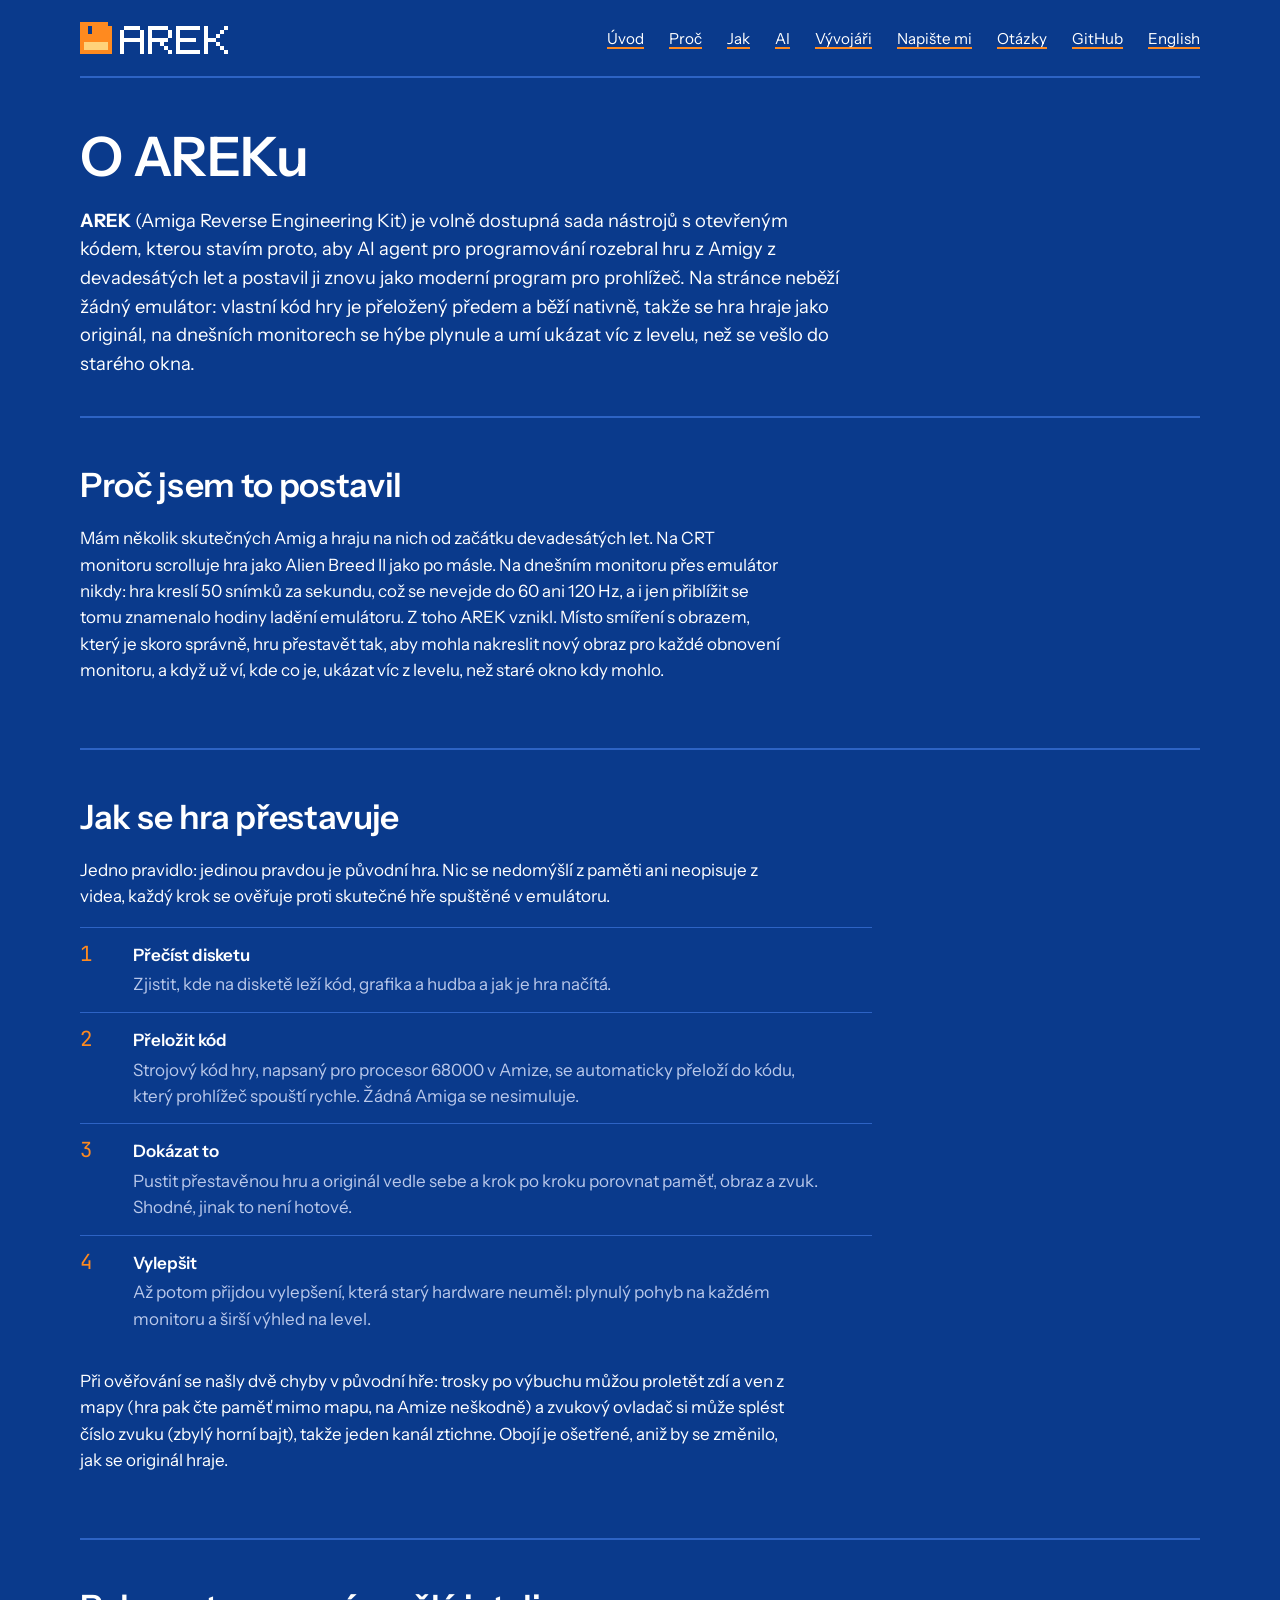
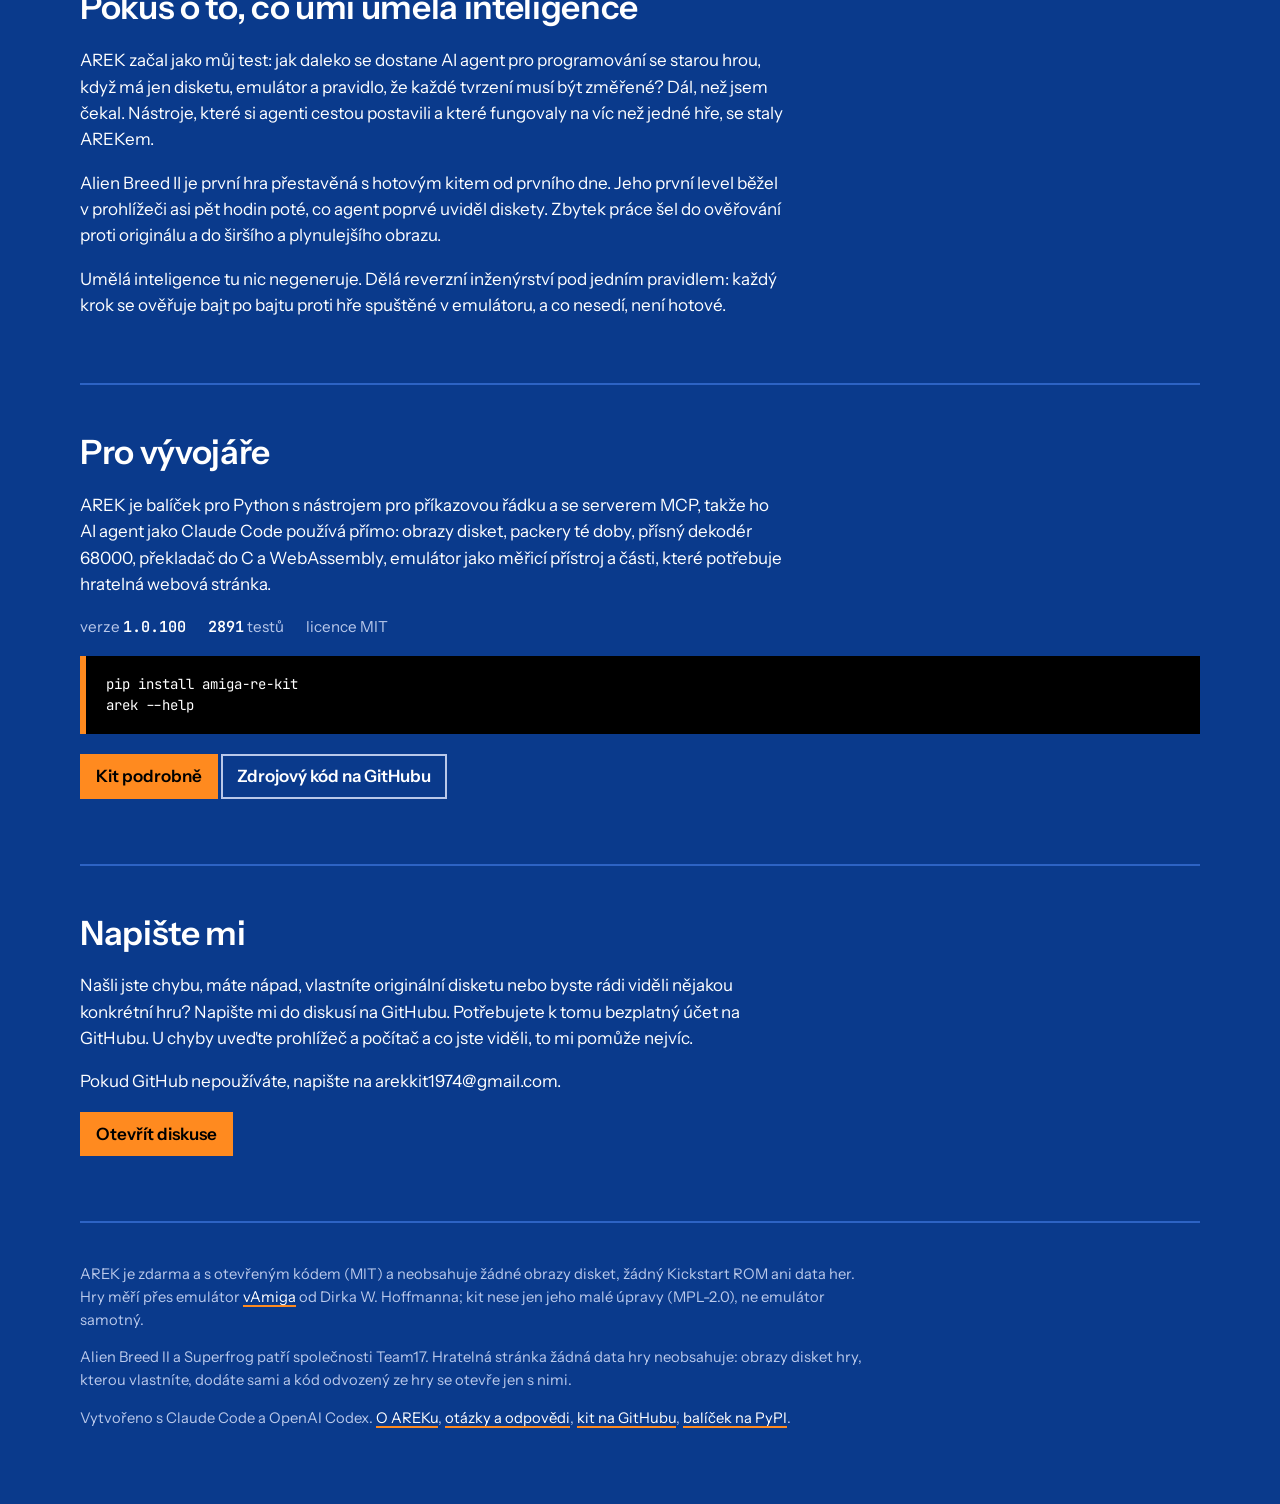
==== commit fa459432: "1.0.100: wb-kresba 1.1 - the view at compose()'s cam with margins, the hardware sprites, the game's " ====
--- a/docs/about.cs.html
+++ b/docs/about.cs.html
@@ -200,8 +200,8 @@
     <h2>Pro vývojáře</h2>
     <p>AREK je balíček pro Python s nástrojem pro příkazovou řádku a se serverem MCP, takže ho AI agent jako Claude Code používá přímo: obrazy disket, packery té doby, přísný dekodér 68000, překladač do C a WebAssembly, emulátor jako měřicí přístroj a části, které potřebuje hratelná webová stránka.</p>
     <ul class="facts">
-      <li>verze <b>1.0.99</b></li>
-      <li><b>2890</b> testů</li>
+      <li>verze <b>1.0.100</b></li>
+      <li><b>2891</b> testů</li>
       <li>licence MIT</li>
     </ul>
     <pre><code>pip install amiga-re-kit
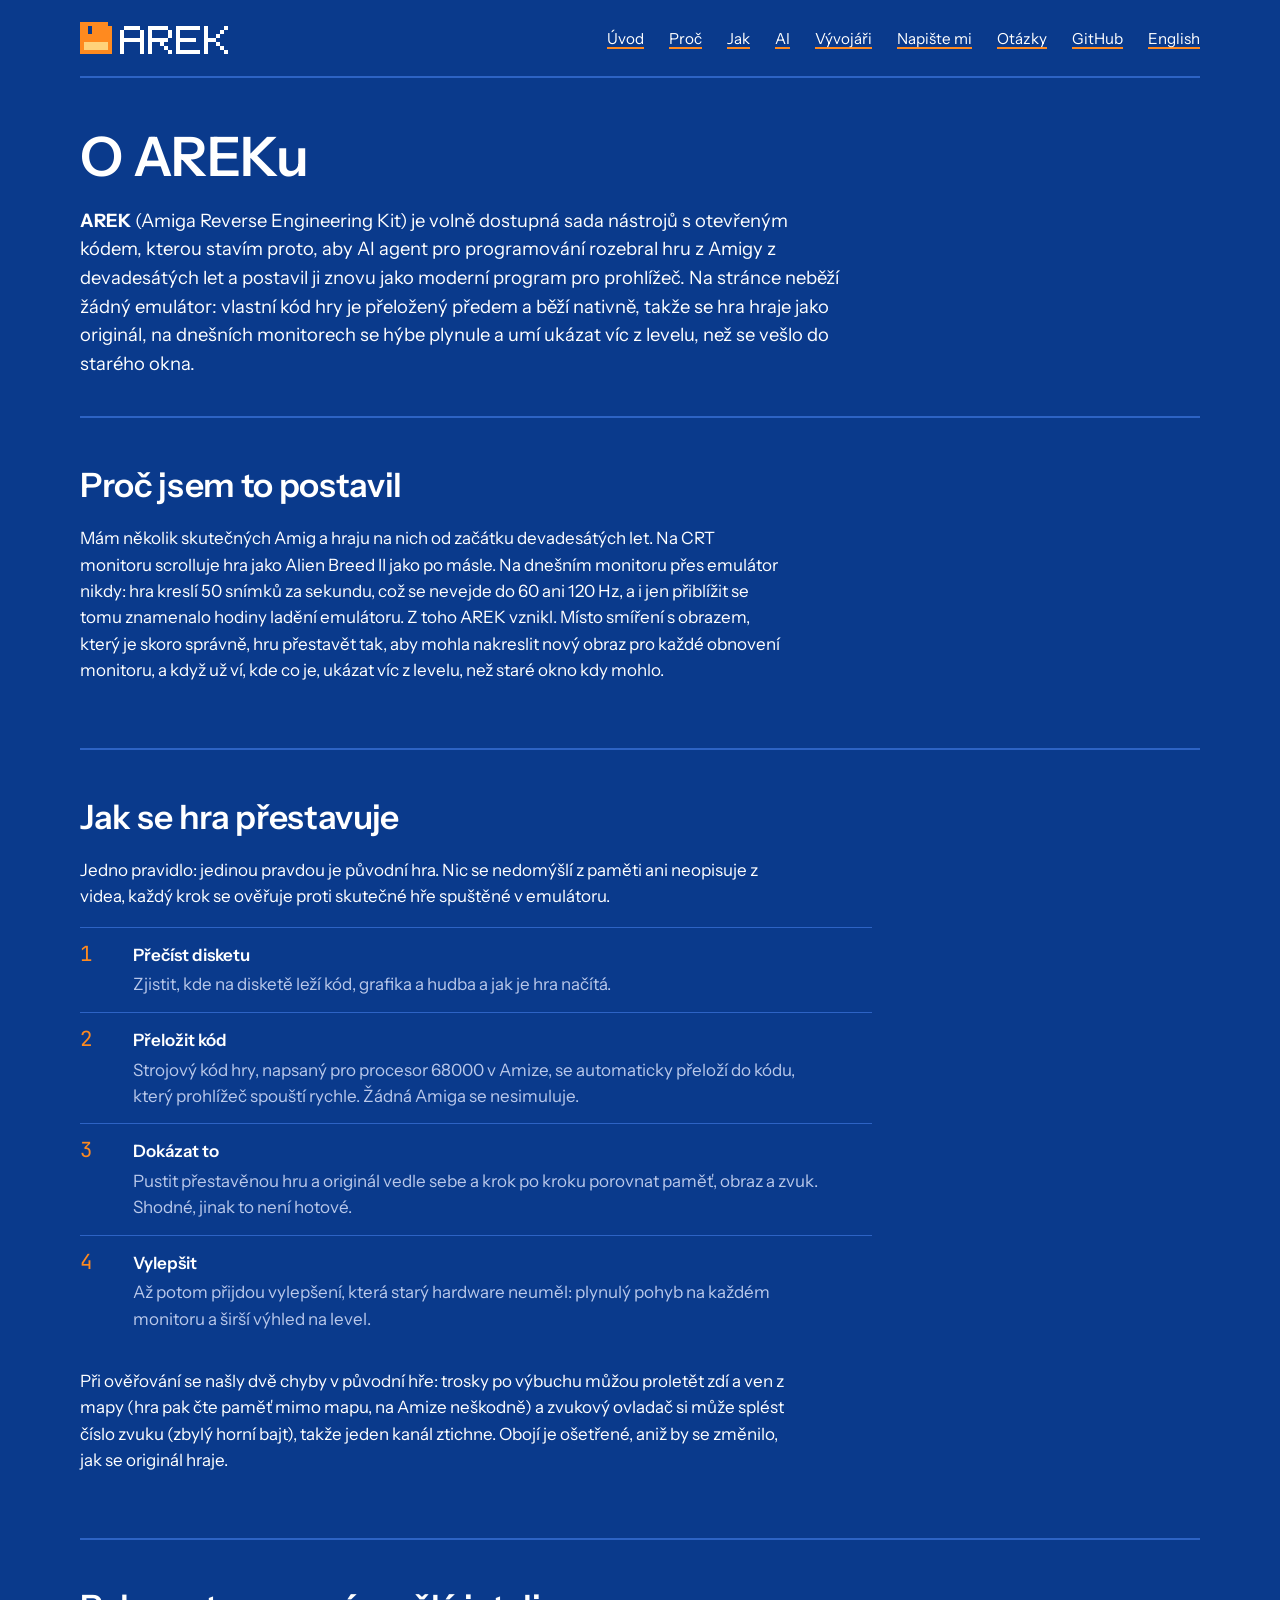
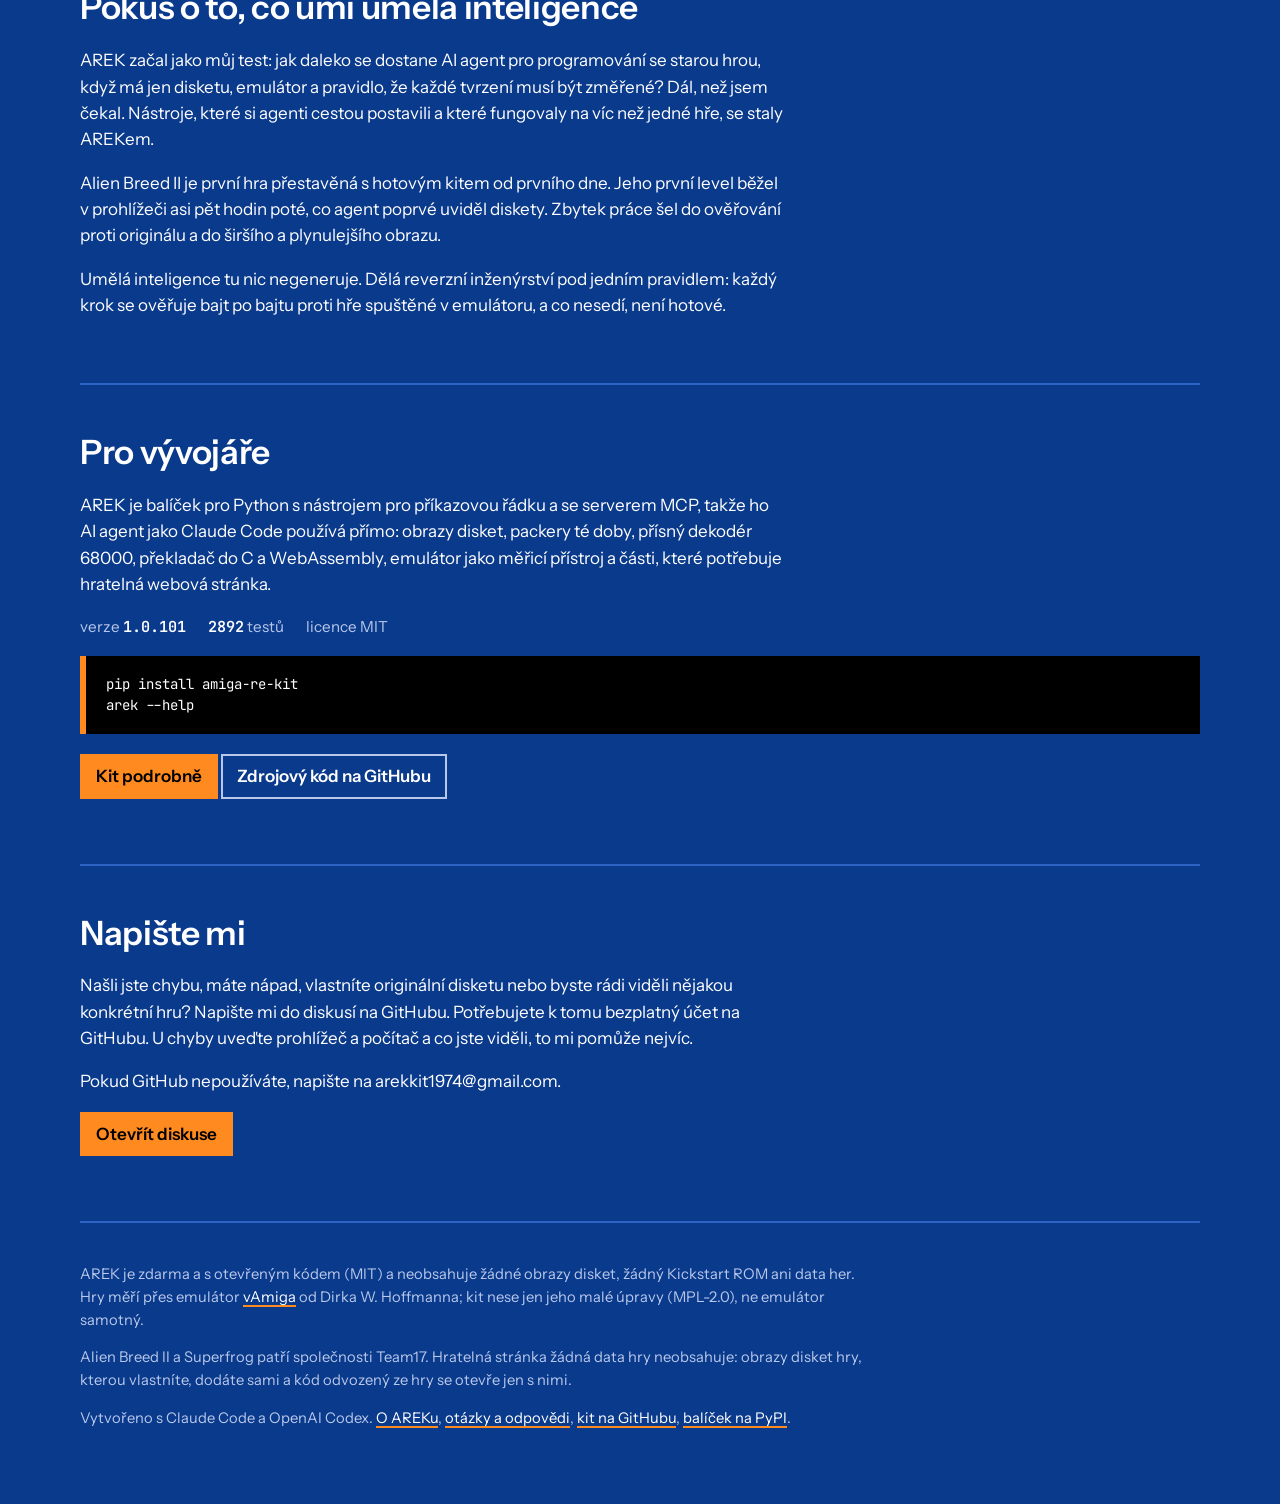
==== commit 432a477b: "1.0.101: wb-kresba 1.2 - palAnchor 'screen': every device row by its screen row's palette, as the re" ====
--- a/docs/about.cs.html
+++ b/docs/about.cs.html
@@ -200,8 +200,8 @@
     <h2>Pro vývojáře</h2>
     <p>AREK je balíček pro Python s nástrojem pro příkazovou řádku a se serverem MCP, takže ho AI agent jako Claude Code používá přímo: obrazy disket, packery té doby, přísný dekodér 68000, překladač do C a WebAssembly, emulátor jako měřicí přístroj a části, které potřebuje hratelná webová stránka.</p>
     <ul class="facts">
-      <li>verze <b>1.0.100</b></li>
-      <li><b>2891</b> testů</li>
+      <li>verze <b>1.0.101</b></li>
+      <li><b>2892</b> testů</li>
       <li>licence MIT</li>
     </ul>
     <pre><code>pip install amiga-re-kit
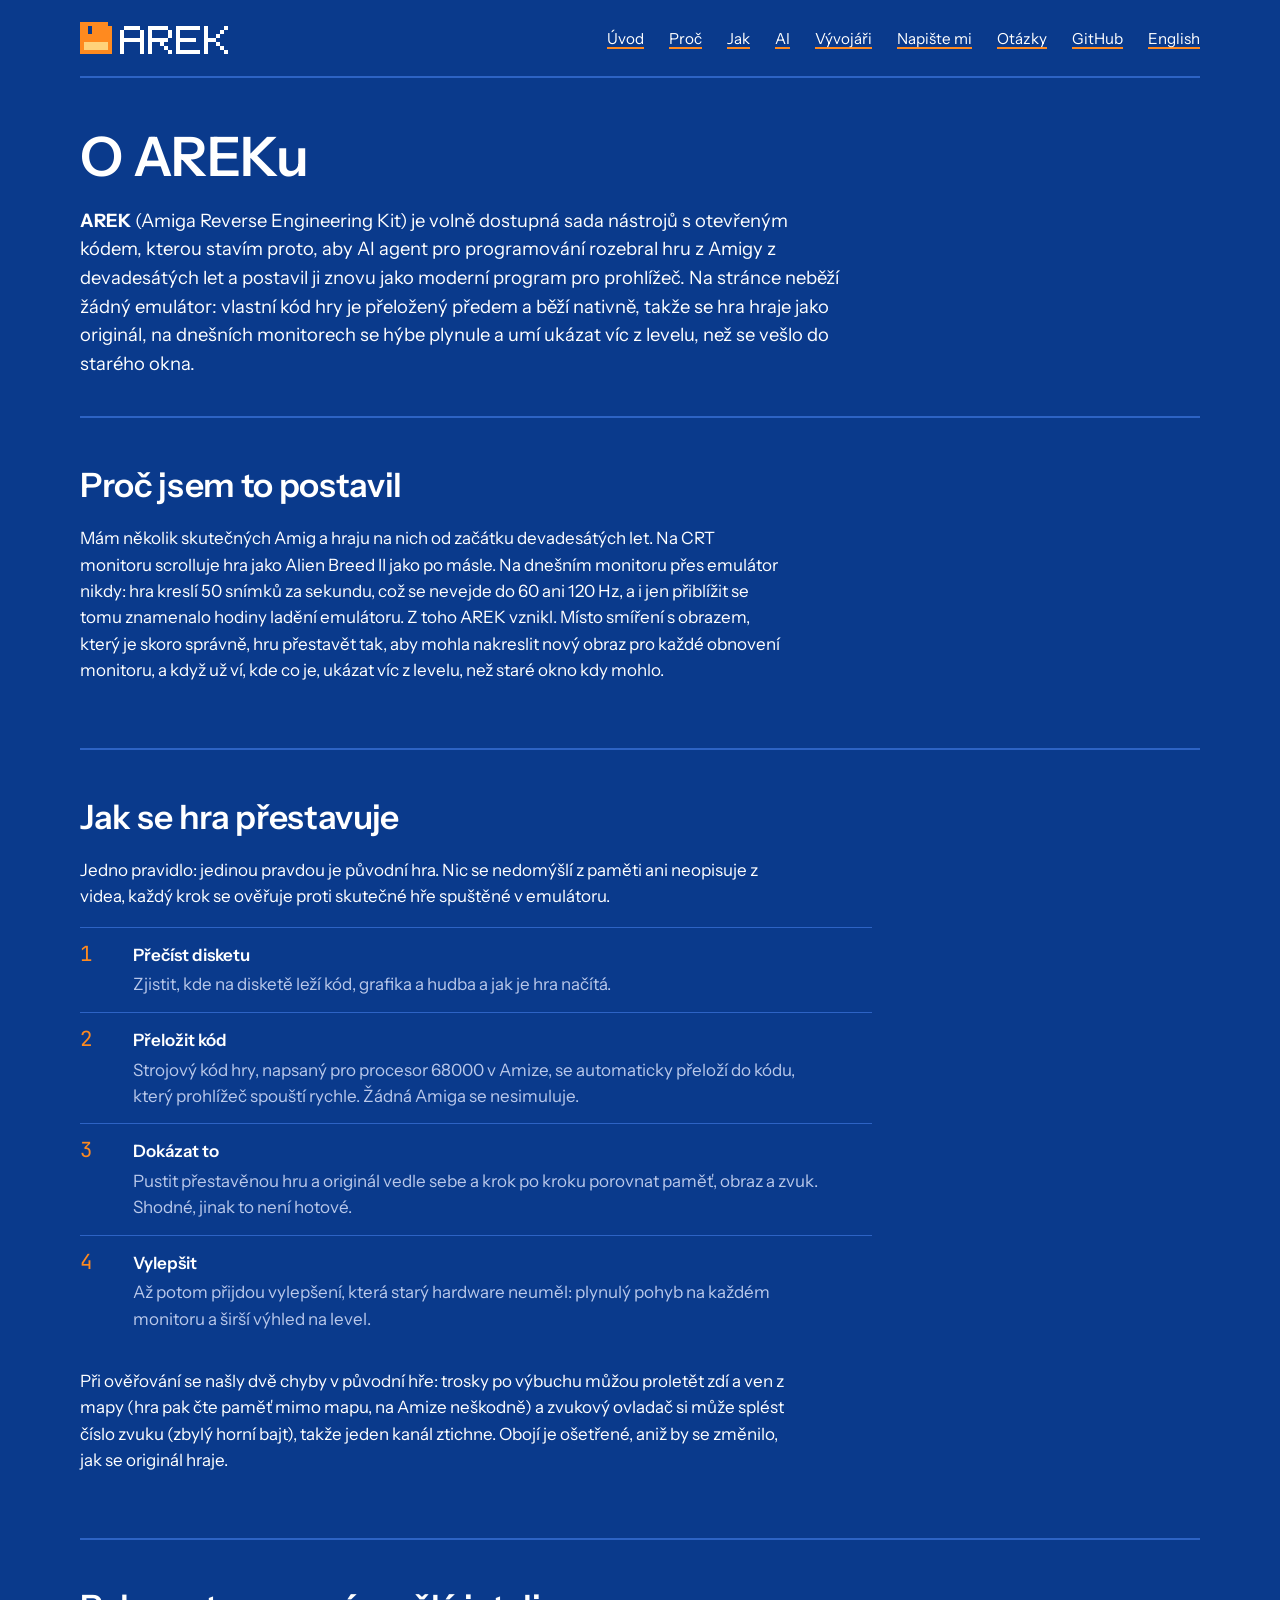
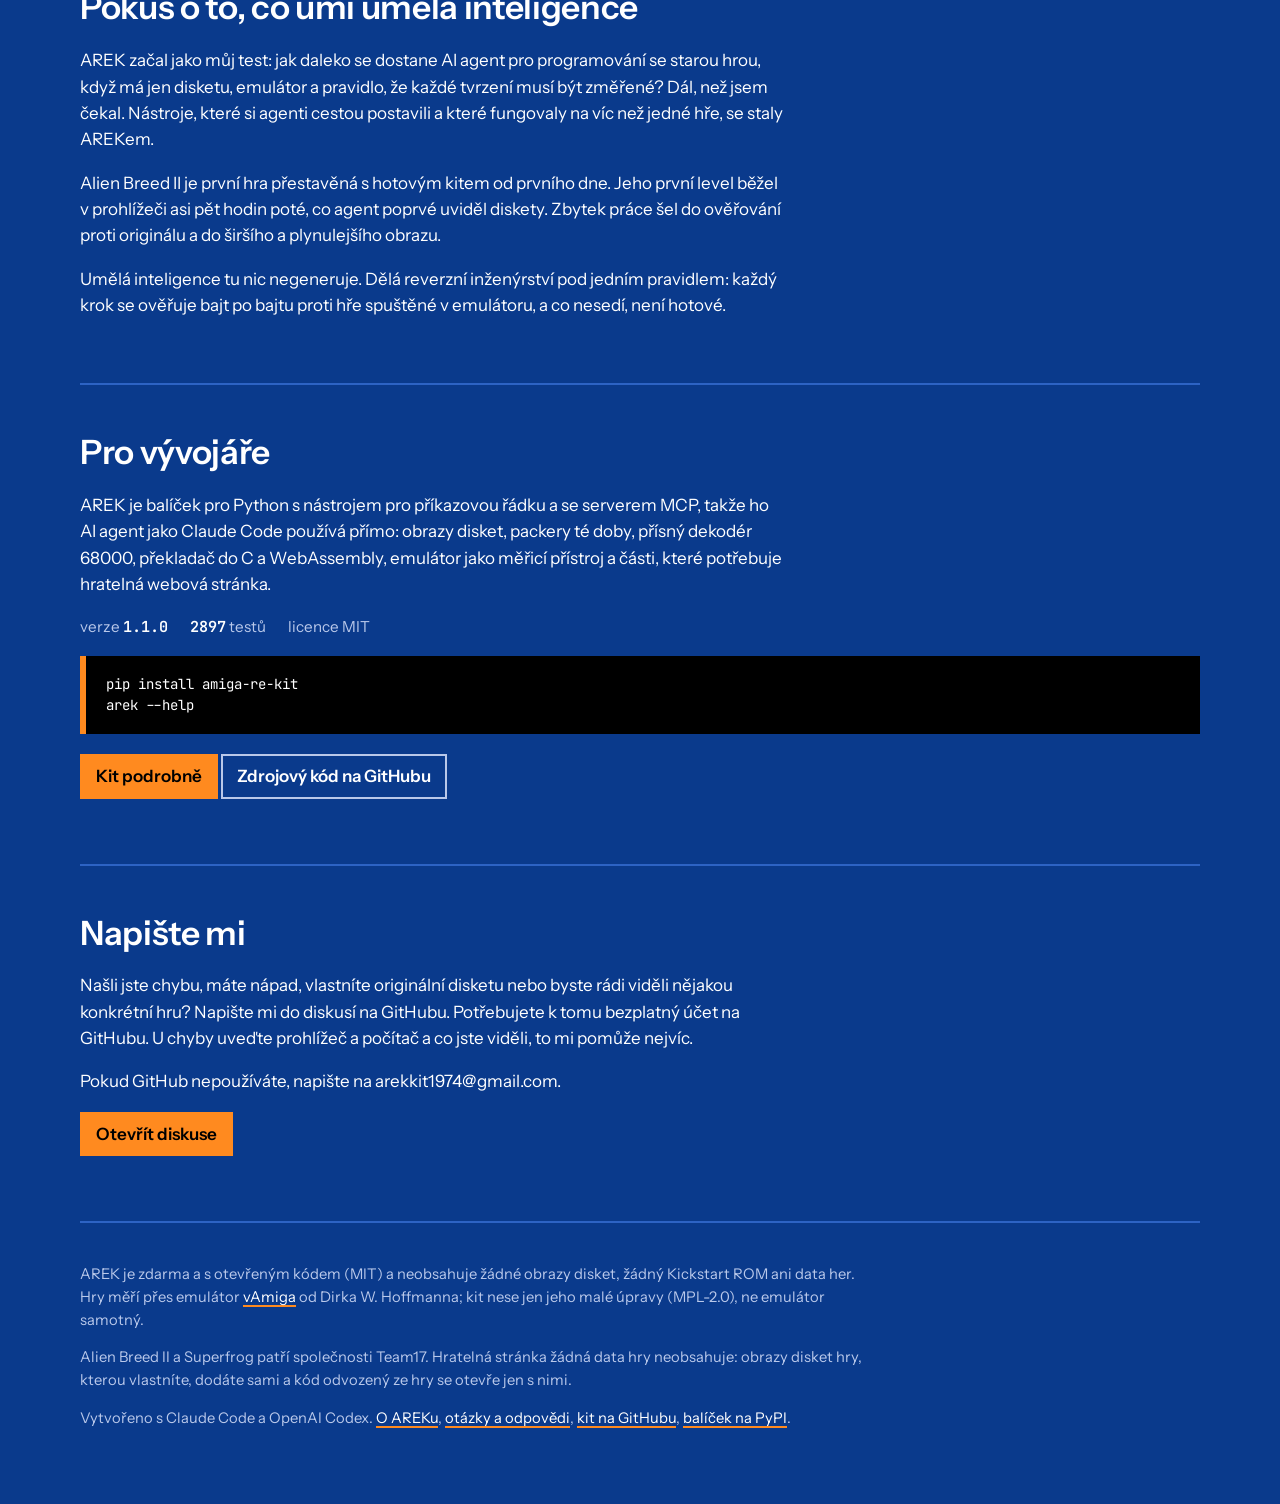
==== commit 86a51af9: "1.1.0: parity tools from JUMP-amiga's KIT-GAPs (pictures by bytes first, FNV in C, sound beyond the " ====
--- a/docs/about.cs.html
+++ b/docs/about.cs.html
@@ -200,8 +200,8 @@
     <h2>Pro vývojáře</h2>
     <p>AREK je balíček pro Python s nástrojem pro příkazovou řádku a se serverem MCP, takže ho AI agent jako Claude Code používá přímo: obrazy disket, packery té doby, přísný dekodér 68000, překladač do C a WebAssembly, emulátor jako měřicí přístroj a části, které potřebuje hratelná webová stránka.</p>
     <ul class="facts">
-      <li>verze <b>1.0.101</b></li>
-      <li><b>2892</b> testů</li>
+      <li>verze <b>1.1.0</b></li>
+      <li><b>2897</b> testů</li>
       <li>licence MIT</li>
     </ul>
     <pre><code>pip install amiga-re-kit
